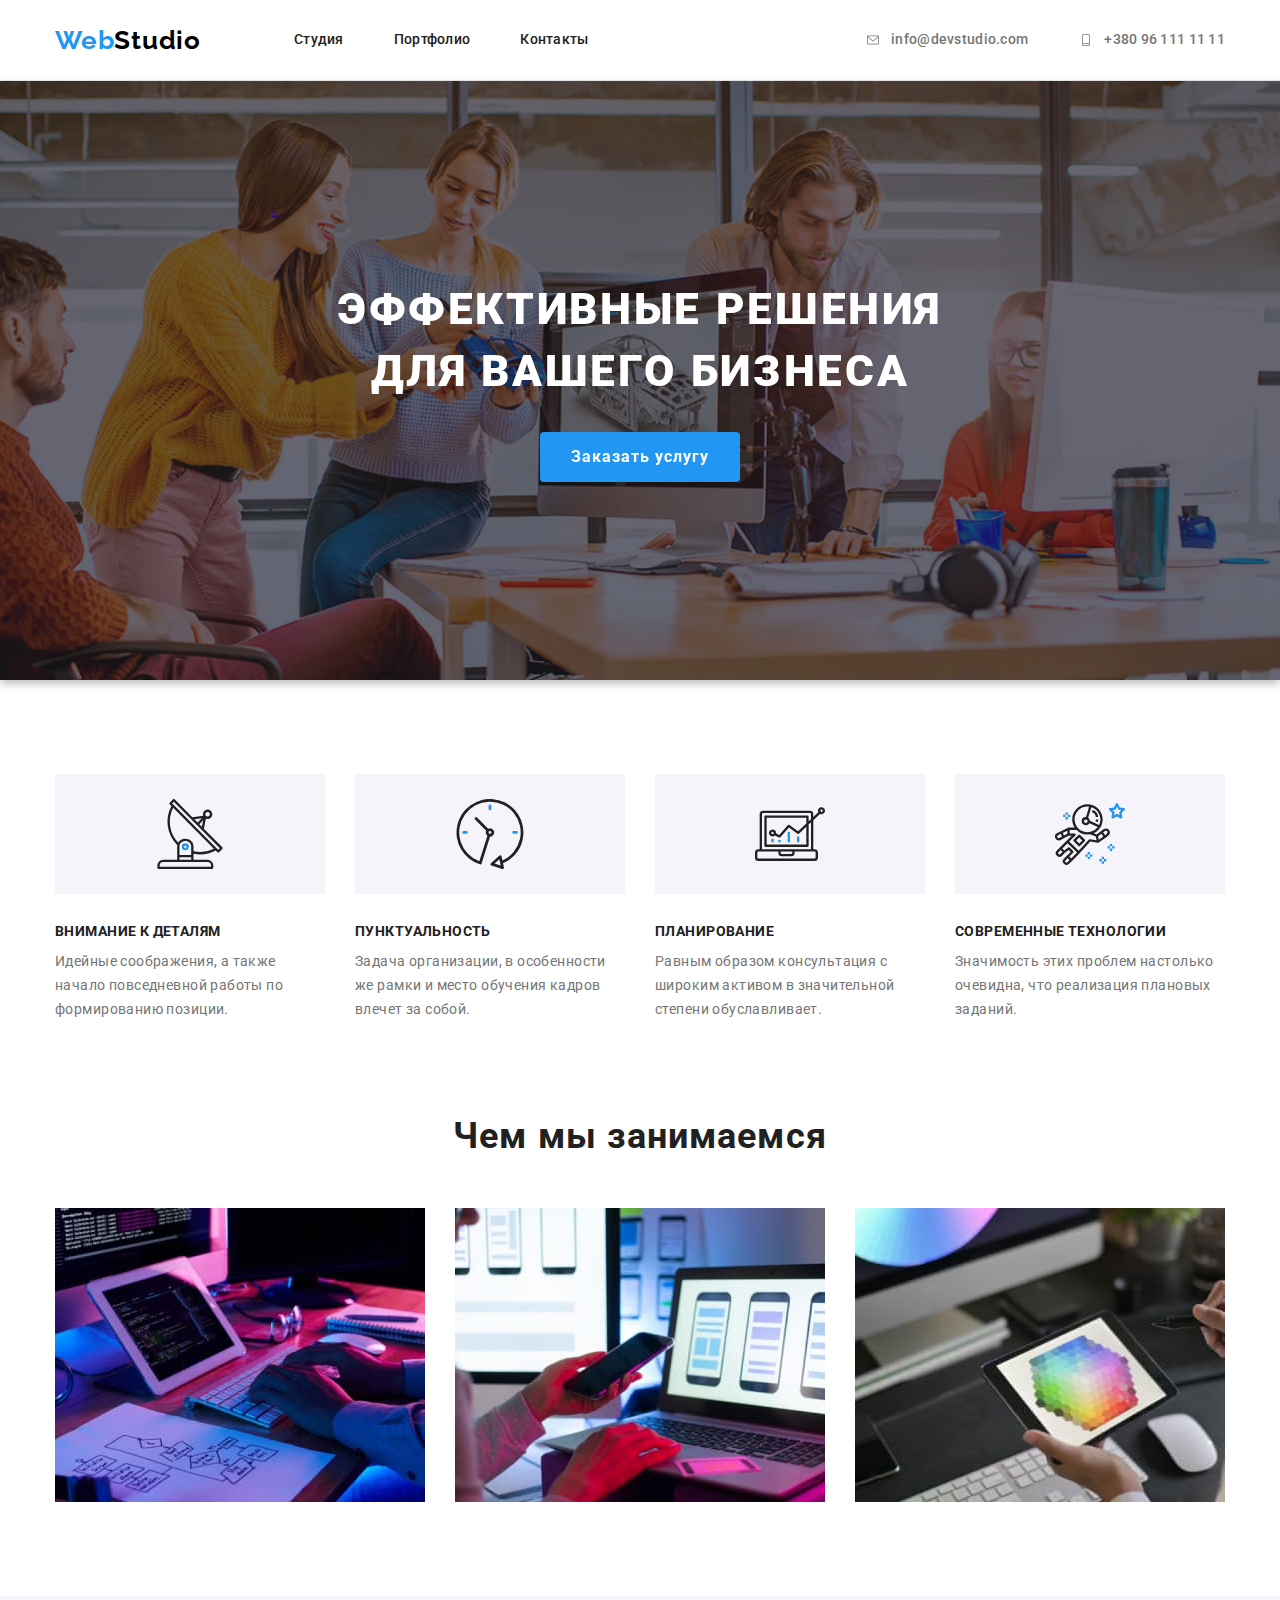
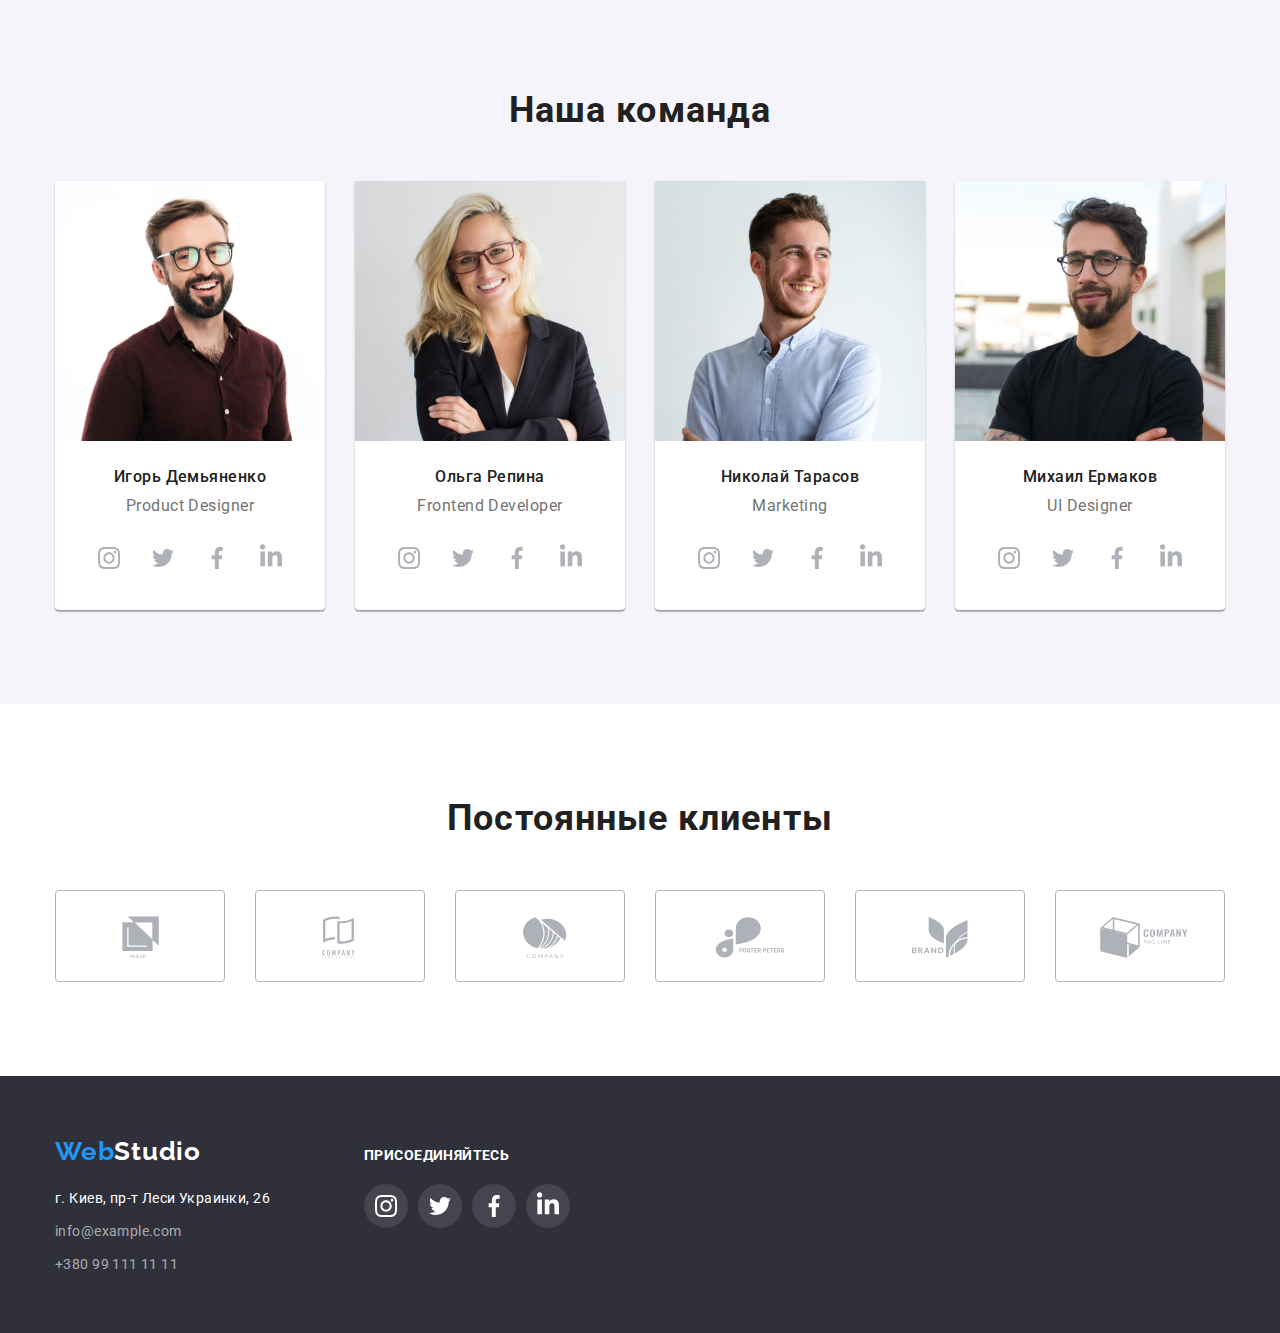
==== index.html @ 4f3e97db "st" ====
<!DOCTYPE html>
<html lang="ru">
<head>
    <meta charset="UTF-8">
    <meta http-equiv="X-UA-Compatible" content="IE=edge">
    <meta name="viewport" content="width=device-width, initial-scale=1.0">

<link rel="preconnect" href="https://fonts.googleapis.com">
<link rel="preconnect" href="https://fonts.gstatic.com" crossorigin>
<link href="https://fonts.googleapis.com/css2?family=Raleway:wght@700&family=Roboto:wght@400;500;700;900&display=swap"
    rel="stylesheet">

<!-- Сначала нормализатор стилей-->
<link rel="stylesheet" href="https://cdnjs.cloudflare.com/ajax/libs/modern-normalize/1.0.0/modern-normalize.min.css" />
<link rel="stylesheet" type="text/css" href="css/styles.css" />

    <title>Эффективные решения для вашего бизнеса</title>
   
</head>

<body>
    
<header class="header">
    <div class="container header-container-web-studio">
        <a class="main-logo" href="./index.html"><span>Web</span>Studio</a>
        <nav class="nav-studio">
            <ul class="navigation">
                <li class="navigation-item"><a href="index.html">Студия</a></li>
                <li class="navigation-item"><a href="./portfolio.html">Портфолио</a></li>
                <li class="navigation-item"><a href="#">Контакты</a></li>
            </ul>
        </nav>
        <ul class="contact">
            <li class="contact-item">
                <a href="mailto:info@devstudio.com">
            <svg class="contact-icon-let" width="16" height="12" aria-hidden="true">
                <use href="./images/icons.svg#icon-let"></use>
            </svg>
                   info@devstudio.com
                </a>
            </li>

            <li class="contact-item">
                <a href="tel:+380961111111">
                <svg class="contact-icon-let" width="16" height="12" aria-hidden="true">
                    <use href="./images/icons.svg#icon-tel"></use>
                </svg>              
                    +380 96 111 11 11
                </a>
            </li>

        </ul>
    </div>
    <!-- container in header -->
</header>

<main>
        <section class="main-section">  
            <div class="container container-effective-solutions">
<h1 class="main-title">Эффективные решения<br>для вашего бизнеса</h1>

            <button type="button">Заказать услугу</button>
            </div>
        </section>
      
        <section class="section attention-to-details-section-for-background">
            <div class="container">
            <ul class="attention-to-details">
                <li class="attention-to-details-items">
    <div class="attention-to-block">
        <svg class="attention-ant">
            <use href="./images/icons.svg#icon-ant"></use>
        </svg>
    </div>
                    <h3 class="attention-to-details-title">Внимание к деталям</h3>
                    <p>Идейные соображения, а также начало повседневной работы по формированию позиции.</p>
                </li>
                <li class="attention-to-details-items">
                   
    <div class="attention-to-block">
        <svg class="attention-ant">
            <use href="./images/icons.svg#icon-dia"></use>
        </svg>
    </div>
                   

                    <h3 class="attention-to-details-title">Пунктуальность</h3>
                    <p>Задача организации, в особенности же рамки и место обучения кадров влечет за собой.</p>
                </li>
                <li class="attention-to-details-items">
    <div class="attention-to-block">
        <svg class="attention-ant">
            <use href="./images/icons.svg#icon-c"></use>
        </svg>
    </div>
                    <h3 class="attention-to-details-title">Планирование</h3>
                    <p>Равным образом консультация с широким активом в значительной степени обуславливает. </p>
                </li>
                <li class="attention-to-details-items">
    <div class="attention-to-block">
        <svg class="attention-ant">
            <use href="./images/icons.svg#icon-ast"></use>
        </svg>
    </div>
                    <h3 class="attention-to-details-title">Современные технологии</h3>
                    <p>Значимость этих проблем настолько очевидна, что реализация плановых заданий.</p>
                </li>
            </ul>
            </div>
            <!-- container -->
        </section>

        <section class="section what-we-do-section-for-background">
            <div class="container container-what-we-do">
<h2 class="what-we-do-title">Чем мы занимаемся</h2>
            <ul class="what-we-do">
                <li><img src="./images/ha1.jpg" width="370" alt="Лептоп и айфон"></li>
                <li><img src="./images/ha2.jpg" width="370" alt="Руки на клавиатуре"></li>
                <li><img src="./images/ha3.jpg" width="370" alt="Цветовая модель"></li>
            </ul>
            </div>
            <!-- container -->
        </section>

        <section class="section our-people-section-for-background">
            <div class="container">
<h2 class="what-we-do-title">Наша команда</h2>      
            <ul class="our-people">
                <li class="our-people-item">
                    <img src="./images/pe1.jpg" width="270" alt="Продуктовый дизайнер Игорь Демьяненко">
                        <div class="our-people-block">
                    <h3 class="our-people-title">Игорь Демьяненко</h3>
                    <p class="our-people-profession">Product Designer</p>
                    
            <ul class="facebook-block">
        <li>
            <a href="#s" class="icon-link">
    <svg class="icon" aria-hidden="true" width="32" height="32">
        <use href="./images/icons.svg#icon-instagram"></use>
    </svg>
            </a>
        </li>

        <li>
            <a href="#s" class="icon-link">
                <svg class="icon" aria-hidden="true" width="32" height="32">
                    <use href="./images/icons.svg#icon-twitter"></use>
                </svg>
            </a>
        </li>

        <li>
            <a href="#s" class="icon-link">
                <svg class="icon" aria-hidden="true" width="32" height="32">
                    <use href="./images/icons.svg#icon-facebook"></use>
                </svg>
            </a>
        </li>

        <li>
            <a href="#s" class="icon-link">
                <svg class="icon" aria-hidden="true" width="32" height="32">
                    <use href="./images/icons.svg#icon-linkedin"></use>
                </svg>
            </a>
        </li>

            </ul>
            <!-- facebook-block -->
                        </div>
                </li>
                <li class="our-people-item">
                    <img src="./images/pe2.jpg" width="270" alt="Разработчик Ольга Репина">
                        <div class="our-people-block">
                    <h3 class="our-people-title">Ольга Репина</h3>
                    <p class="our-people-profession">Frontend Developer</p>

    <ul class="facebook-block">
        <li>
            <a href="#s" class="icon-link">
                <svg class="icon" aria-hidden="true" width="32" height="32">
                    <use href="./images/icons.svg#icon-instagram"></use>
                </svg>
            </a>
        </li>
    
        <li>
            <a href="#s" class="icon-link">
                <svg class="icon" aria-hidden="true" width="32" height="32">
                    <use href="./images/icons.svg#icon-twitter"></use>
                </svg>
            </a>
        </li>
    
        <li>
            <a href="#s" class="icon-link">
                <svg class="icon" aria-hidden="true" width="32" height="32">
                    <use href="./images/icons.svg#icon-facebook"></use>
                </svg>
            </a>
        </li>
    
        <li>
            <a href="#s" class="icon-link">
                <svg class="icon" aria-hidden="true" width="32" height="32">
                    <use href="./images/icons.svg#icon-linkedin"></use>
                </svg>
            </a>
        </li>
    
    </ul>
    <!-- facebook-block -->
                        </div>
                </li>
                <li class="our-people-item">
                    <img src="./images/pe3.jpg" width="270" alt="Маркетолог Николай Тарасов">
                        <div class="our-people-block">
                    <h3 class="our-people-title">Николай Тарасов</h3>
                    <p class="our-people-profession">Marketing</p>
    <ul class="facebook-block">
        <li>
            <a href="#s" class="icon-link">
                <svg class="icon" aria-hidden="true" width="32" height="32">
                    <use href="./images/icons.svg#icon-instagram"></use>
                </svg>
            </a>
        </li>
    
        <li>
            <a href="#s" class="icon-link">
                <svg class="icon" aria-hidden="true" width="32" height="32">
                    <use href="./images/icons.svg#icon-twitter"></use>
                </svg>
            </a>
        </li>
    
        <li>
            <a href="#s" class="icon-link">
                <svg class="icon" aria-hidden="true" width="32" height="32">
                    <use href="./images/icons.svg#icon-facebook"></use>
                </svg>
            </a>
        </li>
    
        <li>
            <a href="#s" class="icon-link">
                <svg class="icon" aria-hidden="true" width="32" height="32">
                    <use href="./images/icons.svg#icon-linkedin"></use>
                </svg>
            </a>
        </li>
    
    </ul>
    <!-- facebook-block -->
                        </div>
                </li>
                <li class="our-people-item">
                    <img src="./images/pe4.jpg" width="270" alt="UI дизайнер Михаил Ермаков">
                        <div class="our-people-block">
                    <h3 class="our-people-title">Михаил Ермаков</h3>
                    <p class="our-people-profession">UI Designer</p>
        <ul class="facebook-block">
            <li>
                <a href="#s" class="icon-link">
                    <svg class="icon" aria-hidden="true" width="32" height="32">
                        <use href="./images/icons.svg#icon-instagram"></use>
                    </svg>
                </a>
            </li>
        
            <li>
                <a href="#s" class="icon-link">
                    <svg class="icon" aria-hidden="true" width="32" height="32">
                        <use href="./images/icons.svg#icon-twitter"></use>
                    </svg>
                </a>
            </li>
        
            <li>
                <a href="#s" class="icon-link">
                    <svg class="icon" aria-hidden="true" width="32" height="32">
                        <use href="./images/icons.svg#icon-facebook"></use>
                    </svg>
                </a>
            </li>
        
            <li>
                <a href="#s" class="icon-link">
                    <svg class="icon" aria-hidden="true" width="32" height="32">
                        <use href="./images/icons.svg#icon-linkedin"></use>
                    </svg>
                </a>
            </li>
        
        </ul>
        <!-- facebook-block -->
                        </div>
                </li>
            </ul>
            </div>
            <!-- container -->
        </section>

        <section class="section">
            <div class="container">
<h2 class="what-we-do-title">Постоянные клиенты</h2>

                <ul class="regular-customers">
                        <li class="regular-customers-item">
                            <a href="#m" class="regular-customers-link">
                                <svg class="" aria-hidden="true">
                                    <use href="./images/icons.svg#icon-comp-6"></use>
                                </svg>
                            </a>
                        </li>

                        <li class="regular-customers-item">
                            <a href="#m" class="regular-customers-link">
                                <svg class="" aria-hidden="true">
                                    <use href="./images/icons.svg#icon-comp-3"></use>
                                </svg>
                            </a>
                        </li>

                        <li class="regular-customers-item">
                            <a href="#m" class="regular-customers-link">
                                <svg class="" aria-hidden="true">
                                    <use href="./images/icons.svg#icon-comp-2"></use>
                                </svg>
                            </a>
                        </li>

                        <li class="regular-customers-item">
                            <a href="#m" class="regular-customers-link">
                                <svg class="" aria-hidden="true">
                                    <use href="./images/icons.svg#icon-comp-4"></use>
                                </svg>
                            </a>
                        </li>

                        <li class="regular-customers-item">
                            <a href="#m" class="regular-customers-link">
                                <svg class="" aria-hidden="true">
                                    <use href="./images/icons.svg#icon-comp-1"></use>
                                </svg>
                            </a>
                        </li>

                        <li class="regular-customers-item">
                            <a href="#m" class="regular-customers-link">
                                <svg class="" aria-hidden="true">
                                    <use href="./images/icons.svg#icon-comp-5"></use>
                                </svg>
                            </a>
                        </li>

                </ul>

            </div>
        </section>
           
</main>

<footer class="footer">
    <div class="container footer-container-kiev">
        <div>
        <a class="main-logo bottom-logo" href="./index.html"><span>Web</span>Studio</a>

        <address>
            <ul>
                <li class="address-contact-item"><a href="#f">г. Киев, пр-т Леси Украинки, 26</a></li>
                <li class="address-contact-item"><a href="mailto:info@example.com">info@example.com</a></li>
                <li class="address-contact-item"><a href="tel:+380991111111">+380 99 111 11 11</a></li>
            </ul>
        </address>
        </div>

        <div class="footer-twitter">
            <h4>ПРИСОЕДИНЯЙТЕСЬ</h4>
            <ul class="facebook-block">
                <li>
                    <a href="#f" class="icon-link">
                        <svg class="icon" aria-hidden="true" width="32" height="32">
                            <use href="./images/icons.svg#icon-instagram"></use>
                        </svg>
                    </a>
                </li>
        
                <li>
                    <a href="#f" class="icon-link">
                        <svg class="icon" aria-hidden="true" width="32" height="32">
                            <use href="./images/icons.svg#icon-twitter"></use>
                        </svg>
                    </a>
                </li>
        
                <li>
                    <a href="#f" class="icon-link">
                        <svg class="icon" aria-hidden="true" width="32" height="32">
                            <use href="./images/icons.svg#icon-facebook"></use>
                        </svg>
                    </a>
                </li>
        
                <li>
                    <a href="#f" class="icon-link">
                        <svg class="icon" aria-hidden="true" width="32" height="32">
                            <use href="./images/icons.svg#icon-linkedin"></use>
                        </svg>
                    </a>
                </li>
        
            </ul>
        
        </div>
       

    </div>

    
    
    <!-- container in footer-->
</footer>


 </body>
</html>
---- css/styles.css ----
:root{
    --color-blue: #2196F3;
    --dark-blue: #2F303A;
    --white: #fff;
    --black: #212121;
    --light-silver: #F5F4FA;
    --silver-gray: #757575;
    --button-hover: #188CE8;
    --transition: .7s;
    --contact-gray: #757575;
    --black-for-logo: #000;
    --silver-footer: #FFFFFF99;
    --dominant-font: 'Roboto', sans-serif;
    --silver-icon: #AFB1B8;
}
html {
    box-sizing: border-box;
}
*, *::before, *::after { box-sizing: inherit; }
body{
    margin-right: 0;
    margin-left: 0;
    background-color: var(--white);
    font-family: var(--dominant-font);
}
h1, h2, h3, h4, h5, h6, ul, p{ margin: 0; padding: 0; list-style: none; }
ul, ol, li{ list-style-type: none; padding-left: 0; }
img{ display: block; max-width: 100%; height: auto; }
a, button{ text-decoration: none; border: none; cursor: pointer; font-family: inherit;}
address { font-style: normal;}

div.container{
    width: 1200px;
    margin: 0 auto;
    padding-left: 15px;
    padding-right: 15px;
}
section.section{
    padding-top: 94px;
    padding-bottom: 94px;
}
div.footer-twitter{
    margin-left: 70px;
    margin-top: 12px;
}

                                        /* header and footer */

header.header{
    border-bottom: 1px solid #ECECEC;
    padding: 12px 0;
}
ul.navigation{
    display: flex;
}
ul.contact{
    display: flex;
    margin-left: auto;
}
li.navigation-item{
    margin: 0 25px;
}

li.navigation-item:last-child{
    margin-right: 0;
}
li.navigation-item:first-child {
    margin-left: 0;
}
li.navigation-item a{
    font-weight: 500;
    font-size: 14px;
    line-height: 1.4;
    letter-spacing: 0.02em;
    padding: 25px 0;
    color: var(--black);
    text-decoration: none;
}
li.navigation-item a:hover, 
li.contact-item a:hover,
li.contact-item a:hover svg{
    text-decoration: none;
    color: var(--color-blue);
    fill: var(--color-blue);
    transition: var(--transition);
}

li.contact-item a{
    font-size: 14px;
    line-height: 1.14;
    font-weight: 500;
    letter-spacing: 0.02em;
    text-decoration: none;
    color: var(--contact-gray);
    padding: 20px 0;
    text-indent: 0;
    display: flex;
    flex-direction: row;
    align-items: center;
}
li.contact-item {
    display: flex;
    align-items: center;
    margin: 0px 25px;
}
li.contact-item:last-child{
   margin-right: 0;
}
li.contact-item:first-child {
    margin-left: 0;
}

footer.footer{
    background-color: var(--dark-blue);
    padding: 60px 0 56px;
}
li.address-contact-item a{
    font-style: normal;
    font-size: 14px;
    line-height: 1.7;
    letter-spacing: 0.03em;
    text-decoration: none;
    color: var(--silver-footer);
    display: block;
}
li.address-contact-item{
    margin-bottom: 9px;
}
li.address-contact-item:nth-child(1) a {
    color: var(--white);
}
li.address-contact-item:last-child{
    margin-bottom: 0;
}
li.address-contact-item:hover a {
    color: var(--color-blue);
    transition: var(--transition);
}
a.main-logo{
    display: flex;
    align-items: center;
    margin-right: 93px;
    font-family: 'Raleway', sans-serif;
    font-weight: 700;
    font-size: 26px;
    line-height: 1.19;
    letter-spacing: 0.03em;
    text-decoration: none;
    color: var(--black-for-logo);
}
a.main-logo span{
    color: var(--color-blue);
}
a.bottom-logo{
    color: var(--white);
    margin-bottom: 20px;
}
nav.nav-studio{
    display: flex;
    align-items: center;
}
div.footer-container-kiev{
    display: flex;
}
svg.contact-icon-let{
    display: inline-block;
    margin-right: 10px;
    fill: var(--silver-gray);
}
a.icon-link svg.icon{
    border-radius: 50px;
    width: 44px;
    height: 44px;
    fill: var(--silver-icon);
}
a.icon-link{
    display: inline-block;
    width: 44px;
    height: 44px;
    border-radius: 50px;
    margin-right: 10px;
}
ul.facebook-block li:last-child a.icon-link{
    margin-right: 0;
}
a.icon-link:hover svg{
    width: 44px;
    height: 44px;
    border-radius: 50px;

    fill: var(--white);
    background-color: var(--color-blue);
    transition: var(--transition);
}
div.footer-twitter h4{
    color: var(--white);
    font-family: var(--dominant-font);
    font-size: 14px;
    line-height: 1.14;
    text-transform: uppercase;
    letter-spacing: 0.03em;
}
div.footer-twitter svg.icon {
    background-color: rgba(255, 255, 255, 0.1);
    fill: var(--white);
}
div.footer-twitter a.icon-link:hover svg {
    width: 44px;
    height: 44px;
    border-radius: 50px;

    fill: var(--white);
    background-color: var(--color-blue);
    transition: var(--transition);
}
a:focus,
li.navigation-item a:focus,
li.contact-item a:focus,
li.contact-item a:focus svg{
  color: var(--color-blue);
  fill: var(--color-blue);
  
}
a.icon-link:focus{
    background: var(--color-blue);
    fill: var(--white);
}
a.icon-link:focus svg{
   fill: var(--white);
}
 address li.address-contact-item a:focus{
    color: var(--color-blue);
}


                                    /* main page */
                                    /* main page */
                                    /* main page */


h1.main-title{
    font-size: 44px;
    font-weight: 900;
    text-transform: uppercase;
    text-align: center;
    line-height: 1.4;
    letter-spacing: 0.06em;

    color: var(--white);
}
section.main-section{
    max-width: 1600px;
    padding: 198px 0;
    margin-left: auto;
    margin-right: auto;

    /* background-color: var(--dark-blue); */
    background-image: 
    linear-gradient(to bottom, rgba(58, 50, 47, 0.4), rgba(47, 48, 58, 0.4)),
    url("../images/img.jpg");
    background-repeat: no-repeat;
    background-position: center;
    background-size: cover;
    filter: drop-shadow(0px 4px 4px rgba(0, 0, 0, 0.25));
}
div.container-effective-solutions button[type="button"]{                      /*big blue button*/
    font-family: inherit;
    font-size: 16px;
    font-weight: 700;
    line-height: 1.87;
    letter-spacing: 0.06em;
    text-align: center;
    padding: 10px 0px;
    display: block;
    border-radius: 4px;
    margin-top: 30px;
    width: 200px;

    background-color: var(--color-blue);
    color: var(--white);
}
div.container-effective-solutions button[type="button"]:hover{
    transition: var(--transition);
    background-color: var(--button-hover);
    box-shadow: 0 0 2px 2px var(--button-hover);
}
div.container-effective-solutions button[type="button"]:focus{
    background-color: var(--button-hover);
    box-shadow: 0 0 3px 4px var(--button-hover);
}
ul.attention-to-details{
    display: flex;
    justify-content: space-between;
}
h3.attention-to-details-title{
    font-weight: 700;
    font-size: 14px;
    line-height: 1.14;
    letter-spacing: 0.03em;
    text-transform: uppercase;
    color: var(--black);
    margin-bottom: 10px;
}
ul.attention-to-details p{
    font-size: 14px;
    line-height: 1.71;
    letter-spacing: 0.03em;
    color: var(--silver-gray);
    width: 270px;
}
ul.what-we-do{
display: flex;
}
ul.our-people{
display: flex;
}

h2.what-we-do-title {
    text-align: center;
    font-size: 36px;
    font-weight: 700;
    line-height: 1.16;
    letter-spacing: 0.03em;
    color: var(--black);
    margin-bottom: 50px;
}

ul.what-we-do img[width="370"]{
    margin-right: 30px;
    display: block;
}
ul.what-we-do li:last-child img[width="370"]{
    margin-right: 0;
}  
section.our-people-section-for-background{
    background-color: var(--light-silver);
  
}
li.our-people-item:not(:last-child){
    margin-right: 30px;  
}
li.our-people-item h3.our-people-title{
    font-weight: 500;
    font-size: 16px;
    line-height: 1.18;
    text-align: center;
    letter-spacing: 0.03em;
    
    color: var(--black);
}
li.our-people-item p.our-people-profession {
    font-size: 16px;
    line-height: 1.18;
    text-align: center;
    letter-spacing: 0.03em;
    color: var(--silver-gray);
    margin-top: 10px;
}
div.our-people-block{
    padding-top: 27px;
    padding-bottom: 26px;
}
li.our-people-item{
    background-color: #fff;
    box-shadow: 0px 1px 3px rgba(0, 0, 0, 0.12), 0px 1px 1px rgba(0, 0, 0, 0.14),
    0px 2px 1px rgba(0, 0, 0, 0.2);
    border-radius: 0px 0px 4px 4px;
}

section.what-we-do-section-for-background{
    padding-top: 0;
}

div.container-effective-solutions{
    display: flex;
    flex-direction: column;
    align-items: center;
}
li.our-people-item img[src*="./images/pe"]{
    display: block;
}
ul.regular-customers{
    display: flex;
    justify-content: space-between;
    align-items: flex-start;
}
a.regular-customers-link{
    width: 170px;
    height: 92px;
    display: flex;
    justify-content: center;
    border-radius: 4px;
    border: 1px solid var(--silver-icon);
    align-items: center;
}
 a.regular-customers-link:hover svg {
     fill: var(--color-blue);
     transition: var(--transition);
 }
  a.regular-customers-link:focus svg{                /*focus*/
      fill: var(--color-blue);
}
 a.regular-customers-link:hover{
     border: 1px solid var(--color-blue);
     transition: var(--transition);
 }
a.regular-customers-link svg{
    fill: var(--silver-icon);
    width: 106px;
    height: 60px;
}
li.regular-customers-item{

}
li.attention-to-details-items img[src*="./images/ko"] {
    margin-bottom: 30px;
}
ul.facebook-block{
    display: flex;
    justify-content: center;
    /* justify-content: space-around; */
    margin-top: 20px;
}
svg.attention-ant{
    width: 70px;
    height: 70px;
}
div.attention-to-block{
    width: 270px;
    height: 120px;
    background-color: var(--light-silver);
    /* border: 1px dashed red; */
    /* padding: 24px 0; */
    display: flex;
    justify-content: center;
    margin-bottom: 30px;
    align-items: center;
}


                                /* portfolio */
                                /* portfolio */
                                /* portfolio */




ul.main-block-big-foto{
    width: 1170px;
    display: flex;
    flex-direction: row;
    flex-wrap: wrap;
}
li.main-block-big-foto-items{
   border: 1px solid #EEEEEE;
   width: 370px;
   margin-right: 30px;
   margin-bottom: 30px;
   /* padding-bottom: 18px; */
   list-style: none;
   }
li.main-block-big-foto-items:hover {
    transition: var(--transition);
    box-shadow: 0px 1px 1px rgba(0, 0, 0, 0.12), 0px 4px 4px rgba(0, 0, 0, 0.06),
    1px 4px 6px rgba(0, 0, 0, 0.16);
}
div.header-container-web-studio {
       display: flex;
  }
li.main-block-big-foto-items:nth-child(3n){
     margin-right: 0;
 }
li.main-block-big-foto-items:nth-last-child(-n + 3){
     margin-bottom: 0;
 }

li.main-block-big-foto-items img[src*="./images/lap"]{
    display: block;
 }

li.main-block-big-foto-items h3 {
    font-weight: 700;
    font-size: 18px;
    line-height: 2;
    letter-spacing: 0.06em;
      
    color: var(--black);
}
li.main-block-big-foto-items p {
    font-size: 16px;
    line-height: 1.87;
    letter-spacing: 0.03em;
    margin-top: 4px;

    color: var(--silver-gray);
}
ul.portfolio-many-buttons{
    display: flex;
    justify-content: center;
    margin-bottom: 50px;
}
li.portfolio-many-buttons-item{
    margin-right: 8px;
    color: var(--white);
}   
li.portfolio-many-buttons-item:last-child {
    margin-right: 0;
}
li.portfolio-many-buttons-item:nth-child(1) button {
    width: 73px;
}
li.portfolio-many-buttons-item:nth-child(2) button {
    width: 128px;
}
li.portfolio-many-buttons-item:nth-child(3) button {
    width: 145px;
}
li.portfolio-many-buttons-item:nth-child(4) button {
    width: 103px;
}   
li.portfolio-many-buttons-item button{      /*many buttons*/
    font-family: inherit;
    font-weight: 500;
    font-size: 16px;
    line-height: 1.62;
    text-align: center;
    letter-spacing: 0.03em;
    padding: 6px 18px;
    border-radius: 4px;

    color: var(--black);
    background-color: var(--light-silver);
}
li.portfolio-many-buttons-item:hover button{
    transition: var(--transition);

    background-color: var(--color-blue);
    color: var(--white);
    box-shadow: 0px 3px 1px rgba(0, 0, 0, 0.1),
        0px 1px 2px rgba(0, 0, 0, 0.08),
        0px 2px 2px rgba(0, 0, 0, 0.12);
}
li.portfolio-many-buttons-item button:focus {
    background-color: var(--color-blue);
    color: var(--white);
}
h2.title-hidden{
    display: none;
}
div.small-block{
    /* margin-top: 22px; */
    /* margin-left: 24px; */
    /* border: 1px dashed tomato; */
    padding-top: 21px;
    padding-left: 24px;
    padding-bottom: 19px;
}
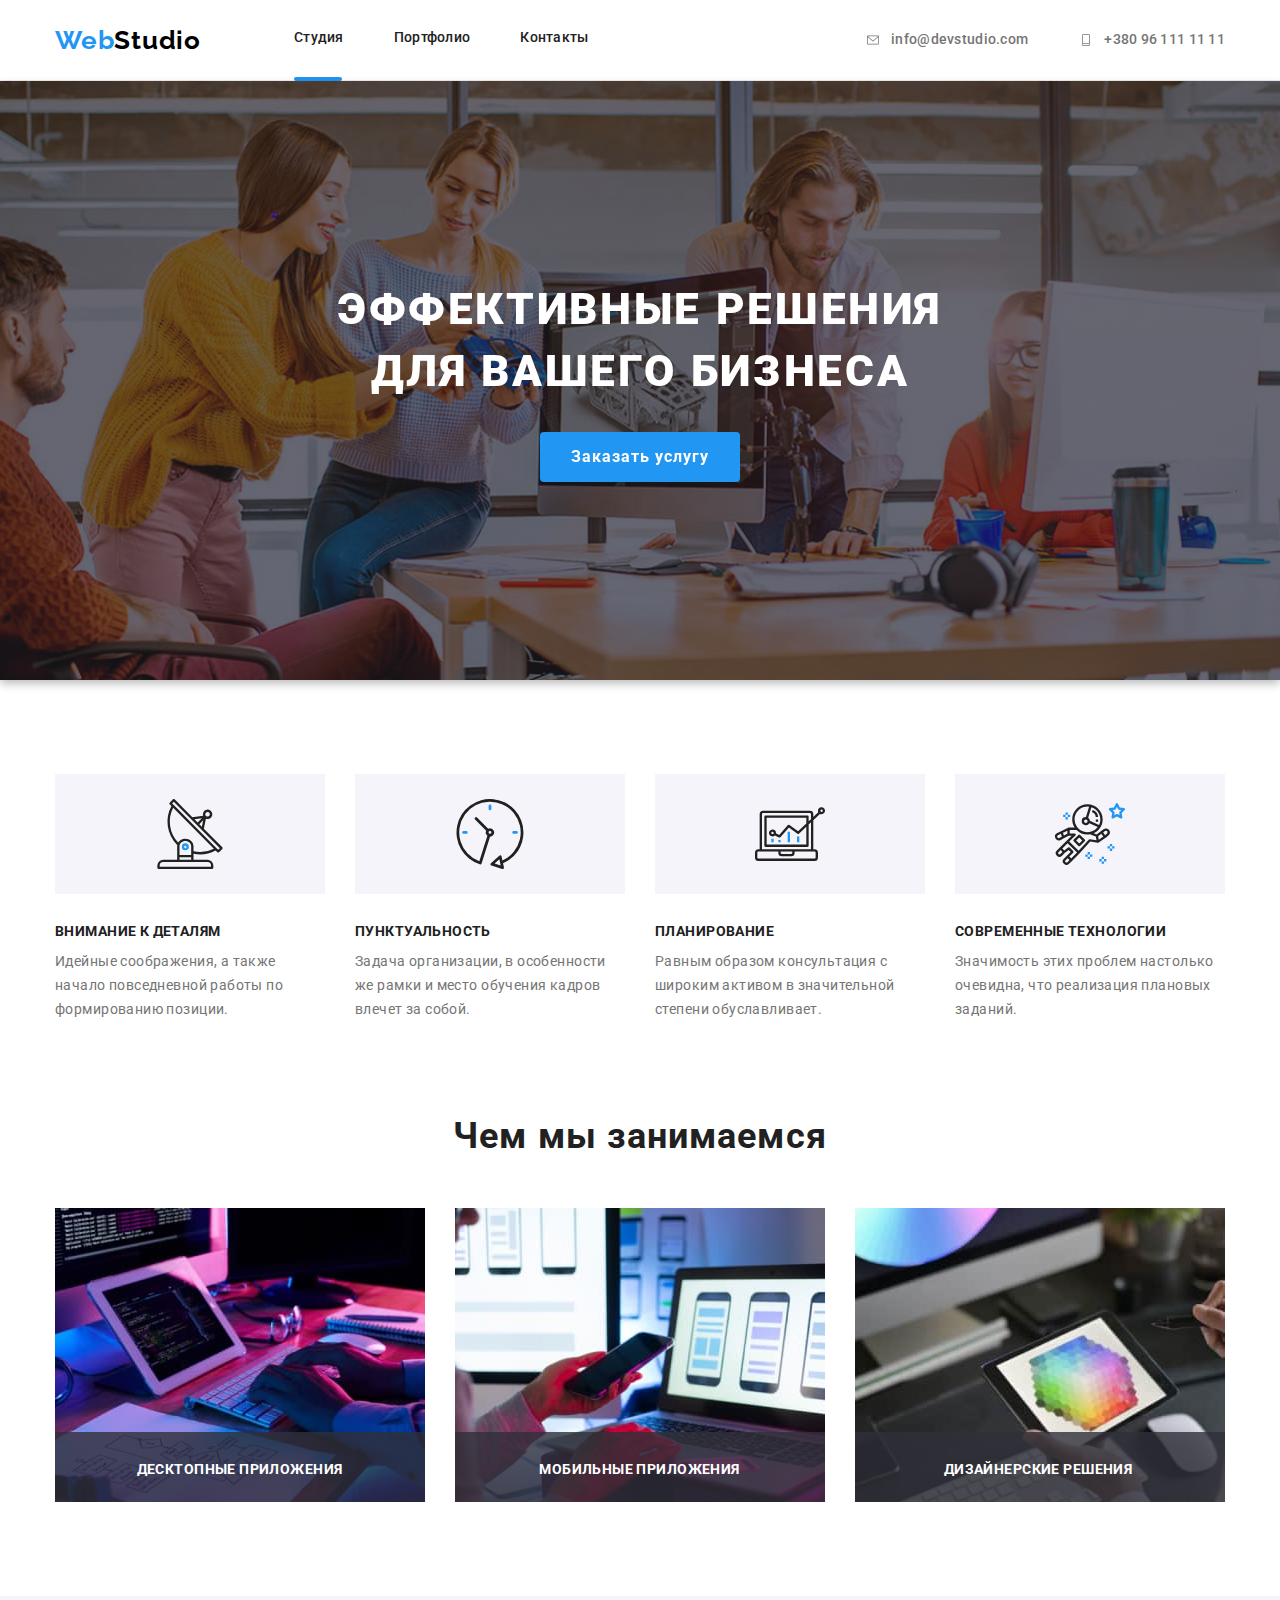
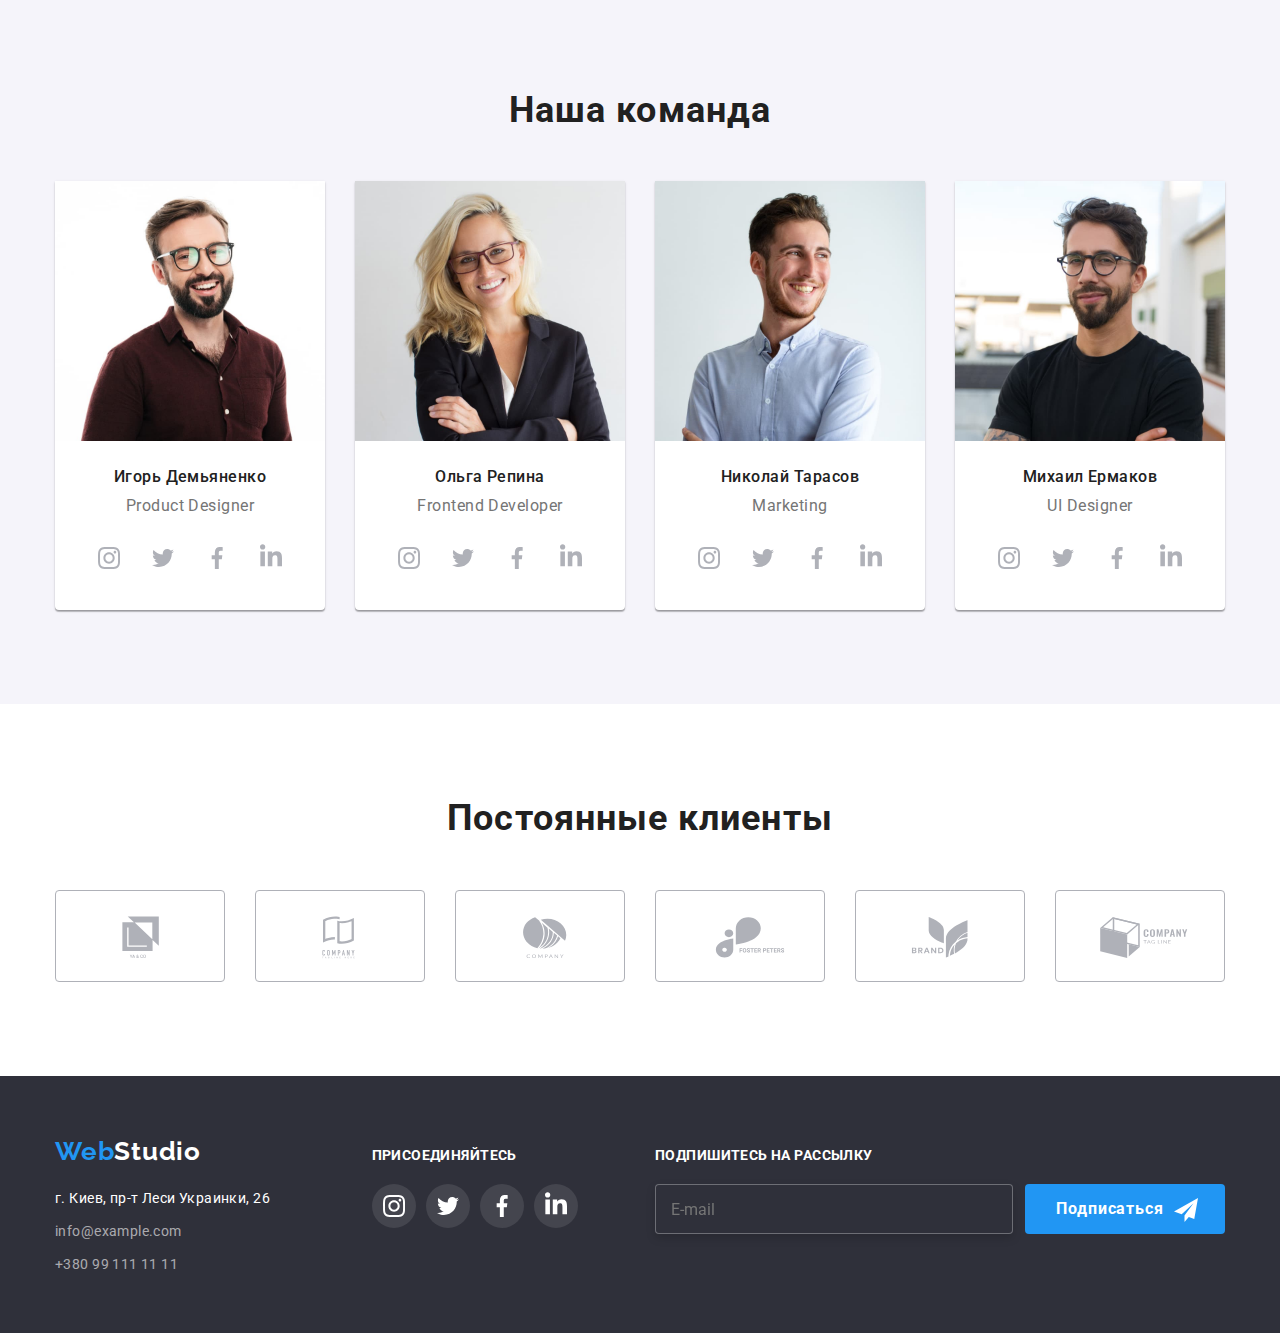
==== commit 8921c2e1: "dz06" ====
--- a/index.html
+++ b/index.html
@@ -25,7 +25,7 @@
         <a class="main-logo" href="./index.html"><span>Web</span>Studio</a>
         <nav class="nav-studio">
             <ul class="navigation">
-                <li class="navigation-item"><a href="index.html">Студия</a></li>
+                <li class="navigation-item"><a href="index.html" class="studia">Студия</a></li>
                 <li class="navigation-item"><a href="./portfolio.html">Портфолио</a></li>
                 <li class="navigation-item"><a href="#">Контакты</a></li>
             </ul>
@@ -59,7 +59,7 @@
             <div class="container container-effective-solutions">
 <h1 class="main-title">Эффективные решения<br>для вашего бизнеса</h1>
 
-            <button type="button">Заказать услугу</button>
+            <button type="button" data-modal-open>Заказать услугу</button>              <!-- button -->
             </div>
         </section>
       
@@ -114,9 +114,34 @@
             <div class="container container-what-we-do">
 <h2 class="what-we-do-title">Чем мы занимаемся</h2>
             <ul class="what-we-do">
-                <li><img src="./images/ha1.jpg" width="370" alt="Лептоп и айфон"></li>
-                <li><img src="./images/ha2.jpg" width="370" alt="Руки на клавиатуре"></li>
-                <li><img src="./images/ha3.jpg" width="370" alt="Цветовая модель"></li>
+                <li>
+                    <div class="what-we-do-block">
+                        <img src="./images/ha1.jpg" width="370" alt="Лептоп и айфон">
+                        <div class="what-we-do-desktop">
+                            <p>Десктопные приложения</p>
+                        </div>
+                    </div>
+                </li>
+
+                <li>
+                    <div class="what-we-do-block">
+                        <img src="./images/ha2.jpg" width="370" alt="Лептоп и айфон">
+                        <div class="what-we-do-desktop">
+                            <p>Мобильные приложения</p>
+                        </div>
+                    </div>
+                
+                </li>
+
+                <li>
+                    <div class="what-we-do-block">
+                        <img src="./images/ha3.jpg" width="370" alt="Лептоп и айфон">
+                        <div class="what-we-do-desktop">
+                            <p>Дизайнерские решения</p>
+                        </div>
+                    </div>
+                </li>
+
             </ul>
             </div>
             <!-- container -->
@@ -353,7 +378,6 @@
                                 </svg>
                             </a>
                         </li>
-
                 </ul>
 
             </div>
@@ -413,15 +437,110 @@
             </ul>
         
         </div>
+
+        <div class="footer-twitter">
+            <h4>Подпишитесь на рассылку</h4>
+            
+            <form>
+
+    <div class="footer-twitter-mail-form">
+        <label class="form-field-label" for="user-mail-web"></label>
+        <input class="footer-twitter-mail-form-background" id="user-mail-web" type="email" name="user-mail" placeholder="E-mail">
+            
+            
+        <button type="submit">Подписаться</button>
+
+        <svg class="icon-send-footer-button" aria-hidden="true" width="32" height="32">
+            <use href="./images/icons.svg#icon-icon-send"></use>
+        </svg>
+
+    </div>
+
+            </form>
+    
+        </div>
        
-
-    </div>
-
-    
-    
-    <!-- container in footer-->
+    </div>
+            <!-- container in footer-->
+
 </footer>
 
 
+
+
+
+
+                                                                <!-- modal window -->
+<div class="backdrop is-hidden" data-modal>
+    <div class="modal">
+        <h2 class="modal-title">Оставьте свои данные, мы вам перезвоним</h2>
+       
+        <button type="button" data-modal-close>
+            <svg class="icon-close" aria-hidden="true" width="32" height="32">
+                <use href="./images/icons.svg#icon-close"></use>
+            </svg>
+        </button>
+
+<form>
+    <div class="form-block">
+        <label class="form-field-label" for="user-name">Имя</label>
+        
+            <input class="form-field-input" id="user-name" type="text" name="user-name" >
+
+            <svg class="icon-man" aria-hidden="true" >
+                <use href="./images/icons.svg#men" width="13" height="13"></use>
+            </svg>
+        
+    </div>
+
+    <div class="form-block">
+        <label class="form-field-label" for="user-phone">Телефон</label>
+        <input class="form-field-input" id="user-phone" type="tel" name="user-phone" >
+    
+        <svg class="icon-man" aria-hidden="true">
+            <use href="./images/icons.svg#icon-phone-b" width="20" height="20"></use>
+        </svg>
+    </div>
+
+    <div class="form-block">
+        <label class="form-field-label" for="user-mail">Почта</label>
+        <input class="form-field-input" id="user-mail" type="email" name="user-mail" >
+    
+        <svg class="icon-man" aria-hidden="true" >
+            <use href="./images/icons.svg#icon-email-b" width="22" height="18"></use>
+        </svg>
+    </div>
+
+    <div class="form-block">
+        <label class="form-field-label" for="user-comment">Комментарий</label>
+        <textarea class="form-field-comment" id="user-comment" name="user-comment"
+         placeholder="Введите текст"></textarea>
+    </div>
+
+    <div class="form-block checkbox-flex">
+        <div class="checkbox-control">
+            <input class="checkbox-input checkbox-hidden" id="checkbox-input" type="checkbox" name="checkbox-input" required>
+
+            <svg class="icon-check" aria-hidden="true" width="32" height="32">
+                <use href="./images/icons.svg#check"></use>
+            </svg>
+        </div>
+        
+        <label class="form-field-label label-link" for="checkbox-input">Соглашаюсь с рассылкой и принимаю
+            <a href="#m">Условия договора</a>
+        </label>
+        
+    </div>
+
+
+    <button type="submit">Отправить</button>
+</form>
+
+    </div>
+
+
+</div>
+                                                        <!--  this is script -->
+<script src="./js/modal.js"></script>              
  </body>
 </html>
--- a/css/styles.css
+++ b/css/styles.css
@@ -6,12 +6,16 @@
     --light-silver: #F5F4FA;
     --silver-gray: #757575;
     --button-hover: #188CE8;
-    --transition: .7s;
+   
     --contact-gray: #757575;
     --black-for-logo: #000;
     --silver-footer: #FFFFFF99;
     --dominant-font: 'Roboto', sans-serif;
     --silver-icon: #AFB1B8;
+    --border: #eee;
+
+    --tran-dur: 250ms;
+    --tran-t-fun: cubic-bezier(0.4, 0, 0.2, 1);
 }
 html {
     box-sizing: border-box;
@@ -26,7 +30,7 @@
 h1, h2, h3, h4, h5, h6, ul, p{ margin: 0; padding: 0; list-style: none; }
 ul, ol, li{ list-style-type: none; padding-left: 0; }
 img{ display: block; max-width: 100%; height: auto; }
-a, button{ text-decoration: none; border: none; cursor: pointer; font-family: inherit;}
+a, button{ text-decoration: none; border: none; cursor: pointer; font-family: inherit; padding: 0;}
 address { font-style: normal;}
 
 div.container{
@@ -47,7 +51,7 @@
                                         /* header and footer */
 
 header.header{
-    border-bottom: 1px solid #ECECEC;
+    border-bottom: 1px solid var(--border);
     padding: 12px 0;
 }
 ul.navigation{
@@ -75,14 +79,40 @@
     padding: 25px 0;
     color: var(--black);
     text-decoration: none;
-}
+
+    transition-property: color;
+    transition-duration: var(--tran-dur);
+    transition-timing-function: var(--tran-t-fun);
+}
+li.navigation-item a.studia::after{            /*index border bottom current page */
+    position: relative;
+    top: 29px;
+    display: block;
+    content: "";
+    width: 48px;
+    height: 4px;
+    border-radius: 2px ;
+
+    background-color: var(--color-blue);
+}
+li.navigation-item a.portfolio::after {     /*portfolio border bottom current page */
+    position: relative;
+    top: 29px;
+    display: block;
+    content: "";
+    width: 78px;
+    height: 4px;
+    border-radius: 2px;
+
+    background-color: var(--color-blue);
+}
+
 li.navigation-item a:hover, 
 li.contact-item a:hover,
 li.contact-item a:hover svg{
     text-decoration: none;
     color: var(--color-blue);
     fill: var(--color-blue);
-    transition: var(--transition);
 }
 
 li.contact-item a{
@@ -97,6 +127,10 @@
     display: flex;
     flex-direction: row;
     align-items: center;
+
+    transition-property: color;
+    transition-duration: var(--tran-dur);
+    transition-timing-function: var(--tran-t-fun);
 }
 li.contact-item {
     display: flex;
@@ -122,6 +156,11 @@
     text-decoration: none;
     color: var(--silver-footer);
     display: block;
+
+    transition-property: color;
+    transition-duration: var(--tran-dur);
+    transition-timing-function: var(--tran-t-fun);
+    
 }
 li.address-contact-item{
     margin-bottom: 9px;
@@ -134,7 +173,6 @@
 }
 li.address-contact-item:hover a {
     color: var(--color-blue);
-    transition: var(--transition);
 }
 a.main-logo{
     display: flex;
@@ -161,6 +199,7 @@
 }
 div.footer-container-kiev{
     display: flex;
+    justify-content: space-between;
 }
 svg.contact-icon-let{
     display: inline-block;
@@ -172,6 +211,10 @@
     width: 44px;
     height: 44px;
     fill: var(--silver-icon);
+
+    transition-property: background-color, fill;
+    transition-duration: var(--tran-dur);
+    transition-timing-function: var(--tran-t-fun);
 }
 a.icon-link{
     display: inline-block;
@@ -190,7 +233,6 @@
 
     fill: var(--white);
     background-color: var(--color-blue);
-    transition: var(--transition);
 }
 div.footer-twitter h4{
     color: var(--white);
@@ -211,7 +253,6 @@
 
     fill: var(--white);
     background-color: var(--color-blue);
-    transition: var(--transition);
 }
 a:focus,
 li.navigation-item a:focus,
@@ -219,18 +260,48 @@
 li.contact-item a:focus svg{
   color: var(--color-blue);
   fill: var(--color-blue);
+  outline: none;
   
 }
 a.icon-link:focus{
     background: var(--color-blue);
     fill: var(--white);
+    outline: none;
 }
 a.icon-link:focus svg{
    fill: var(--white);
 }
  address li.address-contact-item a:focus{
     color: var(--color-blue);
-}
+    outline: none;
+}
+.footer-twitter-mail-form{
+    display: inline-flex;
+    position: relative;
+}
+input.footer-twitter-mail-form-background{
+    margin-top: 20px;
+    display: block;
+    padding: 2px 15px;
+    height: 50px;
+    width: 358px;
+    border-radius: 4px;
+    background-color: #2F303A;
+    border: 1px solid rgba(255, 255, 255, 0.3);
+    filter: drop-shadow(0px 4px 4px rgba(0, 0, 0, 0.15));
+    color: rgba(255, 255, 255, 0.3);
+}
+svg.icon-send-footer-button{
+    /* border: 1px solid red; */
+    position: absolute;
+    top: 34px;
+    right: 27px;
+    width: 24px;
+    height: 24px;
+}
+
+                                    /* header and footer */
+
 
 
                                     /* main page */
@@ -254,7 +325,6 @@
     margin-left: auto;
     margin-right: auto;
 
-    /* background-color: var(--dark-blue); */
     background-image: 
     linear-gradient(to bottom, rgba(58, 50, 47, 0.4), rgba(47, 48, 58, 0.4)),
     url("../images/img.jpg");
@@ -263,6 +333,8 @@
     background-size: cover;
     filter: drop-shadow(0px 4px 4px rgba(0, 0, 0, 0.25));
 }
+form button[type="submit"],
+div.footer-twitter-mail-form button[type="submit"],
 div.container-effective-solutions button[type="button"]{                      /*big blue button*/
     font-family: inherit;
     font-size: 16px;
@@ -278,16 +350,23 @@
 
     background-color: var(--color-blue);
     color: var(--white);
-}
-div.container-effective-solutions button[type="button"]:hover{
-    transition: var(--transition);
+
+    transition-property: background-color, box-shadow;
+    transition-duration: 250ms;
+    transition-timing-function: cubic-bezier(0.4, 0, 0.2, 1);
+}
+div.container-effective-solutions button[type="button"]:hover,
+div.container-effective-solutions button[type="button"]:focus,
+form button[type="submit"]:hover,
+form button[type="submit"]:focus,
+div.footer-twitter-mail-form button[type="submit"]:hover,
+div.footer-twitter-mail-form button[type="submit"]:focus
+{
     background-color: var(--button-hover);
-    box-shadow: 0 0 2px 2px var(--button-hover);
-}
-div.container-effective-solutions button[type="button"]:focus{
-    background-color: var(--button-hover);
-    box-shadow: 0 0 3px 4px var(--button-hover);
-}
+    box-shadow: 0 0 1px 1px var(--button-hover);
+    outline: none;
+}
+
 ul.attention-to-details{
     display: flex;
     justify-content: space-between;
@@ -331,7 +410,43 @@
 }
 ul.what-we-do li:last-child img[width="370"]{
     margin-right: 0;
-}  
+} 
+ul.what-we-do li{
+}
+ul.what-we-do div.what-we-do-block::after {
+    content: "";
+    display: block;
+    position: absolute;
+    bottom: 0;
+    left: 0;
+    width: 370px;
+    height: 70px;
+    background: rgba(47, 48, 58, 0.8);
+}
+.what-we-do-block{
+    position: relative;
+    /* border: 1px dashed red; */
+}
+ul.what-we-do div.what-we-do-desktop{
+    position: absolute;
+    bottom: 24px;
+    left: 5%;
+    /* transform: translate(-50%); */
+    z-index: 10;
+    width: 329px;
+    /* border: 1px dashed red; */
+}
+div.what-we-do-desktop p{
+    font-size: 14px;
+    line-height: 1.14;
+    letter-spacing: 0.03em;
+    text-transform: uppercase;
+    font-weight: 700;
+    text-align: center;
+
+    color: var(--white);
+}
+
 section.our-people-section-for-background{
     background-color: var(--light-silver);
   
@@ -361,7 +476,7 @@
     padding-bottom: 26px;
 }
 li.our-people-item{
-    background-color: #fff;
+    background-color: var(--white);
     box-shadow: 0px 1px 3px rgba(0, 0, 0, 0.12), 0px 1px 1px rgba(0, 0, 0, 0.14),
     0px 2px 1px rgba(0, 0, 0, 0.2);
     border-radius: 0px 0px 4px 4px;
@@ -392,26 +507,35 @@
     border-radius: 4px;
     border: 1px solid var(--silver-icon);
     align-items: center;
-}
- a.regular-customers-link:hover svg {
+
+    transition-property: background-color;
+    transition-duration: var(--tran-dur);
+    transition-timing-function: var(--tran-t-fun);
+}
+
+a.regular-customers-link:hover svg {
      fill: var(--color-blue);
-     transition: var(--transition);
- }
-  a.regular-customers-link:focus svg{                /*focus*/
-      fill: var(--color-blue);
+}   
+a.regular-customers-link:focus svg{                /*focus*/
+     fill: var(--color-blue);
+     outline: none;
+}
+a.regular-customers-link:focus {
+    border: 1px solid var(--color-blue);
 }
  a.regular-customers-link:hover{
      border: 1px solid var(--color-blue);
-     transition: var(--transition);
- }
+}
 a.regular-customers-link svg{
     fill: var(--silver-icon);
     width: 106px;
     height: 60px;
-}
-li.regular-customers-item{
-
-}
+
+    transition-property: border, fill;
+    transition-duration: var(--tran-dur);
+    transition-timing-function: var(--tran-t-fun);
+}
+
 li.attention-to-details-items img[src*="./images/ko"] {
     margin-bottom: 30px;
 }
@@ -438,6 +562,7 @@
 }
 
 
+
                                 /* portfolio */
                                 /* portfolio */
                                 /* portfolio */
@@ -452,15 +577,18 @@
     flex-wrap: wrap;
 }
 li.main-block-big-foto-items{
-   border: 1px solid #EEEEEE;
-   width: 370px;
-   margin-right: 30px;
-   margin-bottom: 30px;
-   /* padding-bottom: 18px; */
-   list-style: none;
-   }
+    position: relative;
+    border: 1px solid var(--border);
+    width: 370px;
+    margin-right: 30px;
+    margin-bottom: 30px;
+    list-style: none;
+
+    transition-property: box-shadow;
+    transition-duration: var(--tran-dur);
+    transition-timing-function: var(--tran-t-fun);
+}
 li.main-block-big-foto-items:hover {
-    transition: var(--transition);
     box-shadow: 0px 1px 1px rgba(0, 0, 0, 0.12), 0px 4px 4px rgba(0, 0, 0, 0.06),
     1px 4px 6px rgba(0, 0, 0, 0.16);
 }
@@ -478,7 +606,7 @@
     display: block;
  }
 
-li.main-block-big-foto-items h3 {
+li.main-block-big-foto-items div.small-block h3 {
     font-weight: 700;
     font-size: 18px;
     line-height: 2;
@@ -486,7 +614,7 @@
       
     color: var(--black);
 }
-li.main-block-big-foto-items p {
+li.main-block-big-foto-items div.small-block p {
     font-size: 16px;
     line-height: 1.87;
     letter-spacing: 0.03em;
@@ -530,10 +658,13 @@
 
     color: var(--black);
     background-color: var(--light-silver);
+
+    transition-property: background-color, color, box-shadow;
+    transition-duration: var(--tran-dur);
+    transition-timing-function: var(--tran-t-fun);
+
 }
 li.portfolio-many-buttons-item:hover button{
-    transition: var(--transition);
-
     background-color: var(--color-blue);
     color: var(--white);
     box-shadow: 0px 3px 1px rgba(0, 0, 0, 0.1),
@@ -543,15 +674,254 @@
 li.portfolio-many-buttons-item button:focus {
     background-color: var(--color-blue);
     color: var(--white);
+    outline: none;
 }
 h2.title-hidden{
     display: none;
 }
 div.small-block{
-    /* margin-top: 22px; */
-    /* margin-left: 24px; */
-    /* border: 1px dashed tomato; */
     padding-top: 21px;
     padding-left: 24px;
     padding-bottom: 19px;
 }
+div.for-overlay{
+    position: relative;
+    width: 100%;
+    height: 293px;
+    overflow: hidden;
+}
+
+div.overlay-block{
+    position: absolute;
+    top: 0;
+    left: 0;
+    width: 100%;
+    height: 100%;
+
+    background-color: var(--color-blue);
+    transform: translateY(100%);
+        /* hover */
+    transition-property: transform;
+    transition-duration: var(--tran-dur);
+    transition-timing-function: var(--tran-t-fun);
+}
+div.for-overlay:hover div.overlay-block{
+    transform: translateY(0%);
+}
+
+li.main-block-big-foto-items p.overlay-text{
+    width: 325px;
+    padding-top: 60px;
+    padding-left: 24px;
+
+    font-size: 18px;
+    line-height: 1.5;
+    letter-spacing: 0.03em;
+
+    color: var(--white);
+}
+svg.icon-close{
+    /* border: 1px solid red; */
+    position: absolute;
+    top: 1px;
+    right: 1px;
+    margin: 5px 5px; 
+    width: 30px;
+    height: 30px;
+    background-color: transparent;
+    fill: var(--black);
+    border: 1px solid var(--silver-icon);
+    border-radius: 50%;
+
+    transition-property: fill;
+    transition-duration: var(--tran-dur);
+    transition-timing-function: var(--tran-t-fun);
+   
+}
+svg.icon-close:hover {
+    fill: var(--color-blue);
+    
+}
+
+div.backdrop{                               /* modal window */
+    position: fixed;
+    top: 0;
+    left: 0;
+    background-color: rgba(0, 0, 0, 0.2);
+
+    width: 100%;
+    height: 100%;
+
+    transition:
+    opacity 250ms var(--tran-t-fun), 
+    visibility 250ms var(--tran-t-fun);
+}
+
+.modal{
+    position: absolute;
+    padding: 30px 40px;
+    top: 50%;
+    left: 50%;
+    width: 528px;
+    min-height: 581px;
+    border-radius: 4px;
+    transform: translate(-50%, -50%);
+    background-color: var(--white);
+    box-shadow:
+     0px 1px 3px rgba(0, 0, 0, 0.12),
+     0px 1px 1px rgba(0, 0, 0, 0.14),
+     0px 2px 1px rgba(0, 0, 0, 0.2);
+}
+div.backdrop.is-hidden{
+    opacity: 0;
+    visibility: hidden;
+    pointer-events: none;
+}
+
+h2.modal-title{
+    font-family: 'Roboto';
+    font-weight: 700;
+    font-size: 20px;
+    line-height: 1.15;
+    text-align: center;
+    letter-spacing: 0.03em;
+
+    color: var(--black);
+
+}
+label.form-field-label{
+    display: block;
+
+    font-family: 'Roboto';
+    font-style: normal;
+    font-size: 12px;
+    line-height: 1.16;
+    letter-spacing: 0.01em;
+
+    color: var(--contact-gray);
+}
+input.form-field-input{
+    display: block;
+    padding: 2px 31px;
+    height: 40px;
+    width: 100%;
+    margin: 4px 0 0;
+
+    border: 1px solid rgba(33, 33, 33, 0.2);
+    border-radius: 4px;
+
+    transition-property: border;
+    transition-duration: var(--tran-dur);
+    transition-timing-function: var(--tran-t-fun);
+}
+
+textarea.form-field-comment:hover,
+textarea.form-field-comment:focus,
+div.form-block input.form-field-input:hover,
+div.form-block input.form-field-input:focus{
+    border: 1px solid var(--color-blue);
+    outline: none;
+}
+svg.icon-man:hover{
+    fill: var(--color-blue);
+}
+
+svg.icon-man{
+    position: absolute;
+    top: 31px;
+    left: 12px;
+    width: 18px;
+    height: 18px;
+    fill: var(--black);
+    /* border: 1px solid red; */
+
+    transition-property: fill;
+    transition-duration: var(--tran-dur);
+    transition-timing-function: var(--tran-t-fun);
+}
+input.form-field-input:focus~.icon-man,
+div.form-block svg.icon-man:hover{
+    fill: var(--color-blue);
+    outline: none;
+}
+
+div.form-block{
+    position: relative;
+    margin-top: 12px;
+}
+textarea.form-field-comment{
+    display: block;
+    min-height: 120px;
+    width: 100%;
+    margin: 4px 0 20px;
+    font-family: 'Roboto';
+    padding: 10px 12px;
+    resize: none;
+    font-size: 14px;
+    line-height: 1.14;
+    letter-spacing: 0.01em;
+    border: 1px solid rgba(33, 33, 33, 0.2);
+    border-radius: 4px;
+
+    transition-property: border;
+    transition-duration: var(--tran-dur);
+    transition-timing-function: var(--tran-t-fun);
+}
+
+
+form button[type="submit"]{             /* button in modal*/
+    margin: 30px auto 0;
+    width: 200px;
+}
+
+div.footer-twitter-mail-form button[type="submit"] {
+    width: 200px;
+    height: 50px;
+    margin: 20px 0 0 12px;
+    text-indent: -30px;
+}
+
+input.checkbox-input{
+    appearance: none;
+}
+div.checkbox-control{
+    position: relative;
+    width: 16px;
+    height: 15px;
+    border: 2px solid var(--black);
+    flex-shrink: 0;
+    margin: 5px 8px 0 14px;
+    cursor: pointer;
+}
+.checkbox-flex{
+    display: flex;
+    margin-top: 20px;
+}
+svg.icon-check{
+    position: absolute;
+    top: -2px;
+    left: -2px;
+    width: 16px;
+    height: 15px;
+    opacity: 0;
+}
+
+input.checkbox-input:checked + .icon-check{
+    opacity: 1;
+}
+label.label-link{
+position: absolute;
+top: 0;
+right: 5px;
+
+font-size: 14px;
+line-height: 1.71;
+letter-spacing: 0.03em;   
+color: var(--silver-gray);   
+padding-left: 32px;
+}
+
+label.form-field-label a[href="#m"]{
+    color: var(--color-blue);
+    text-decoration: underline;
+}
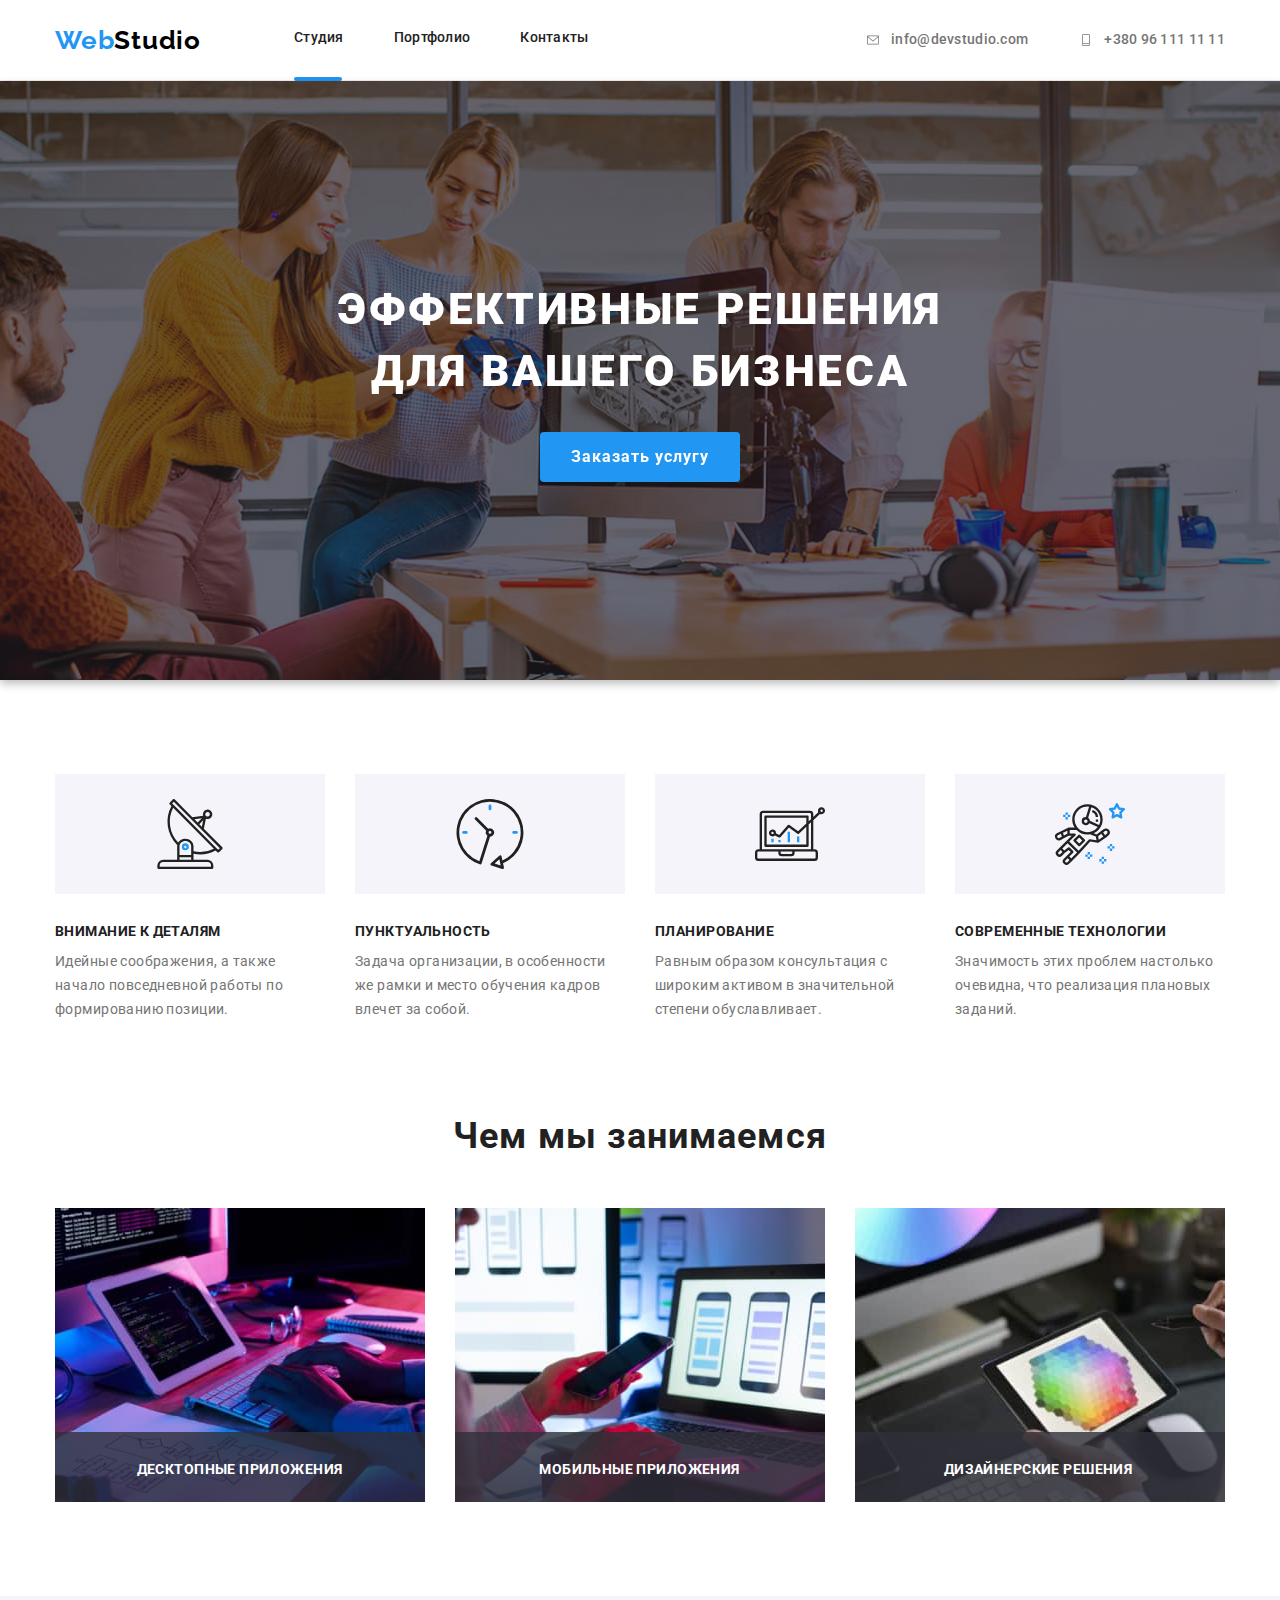
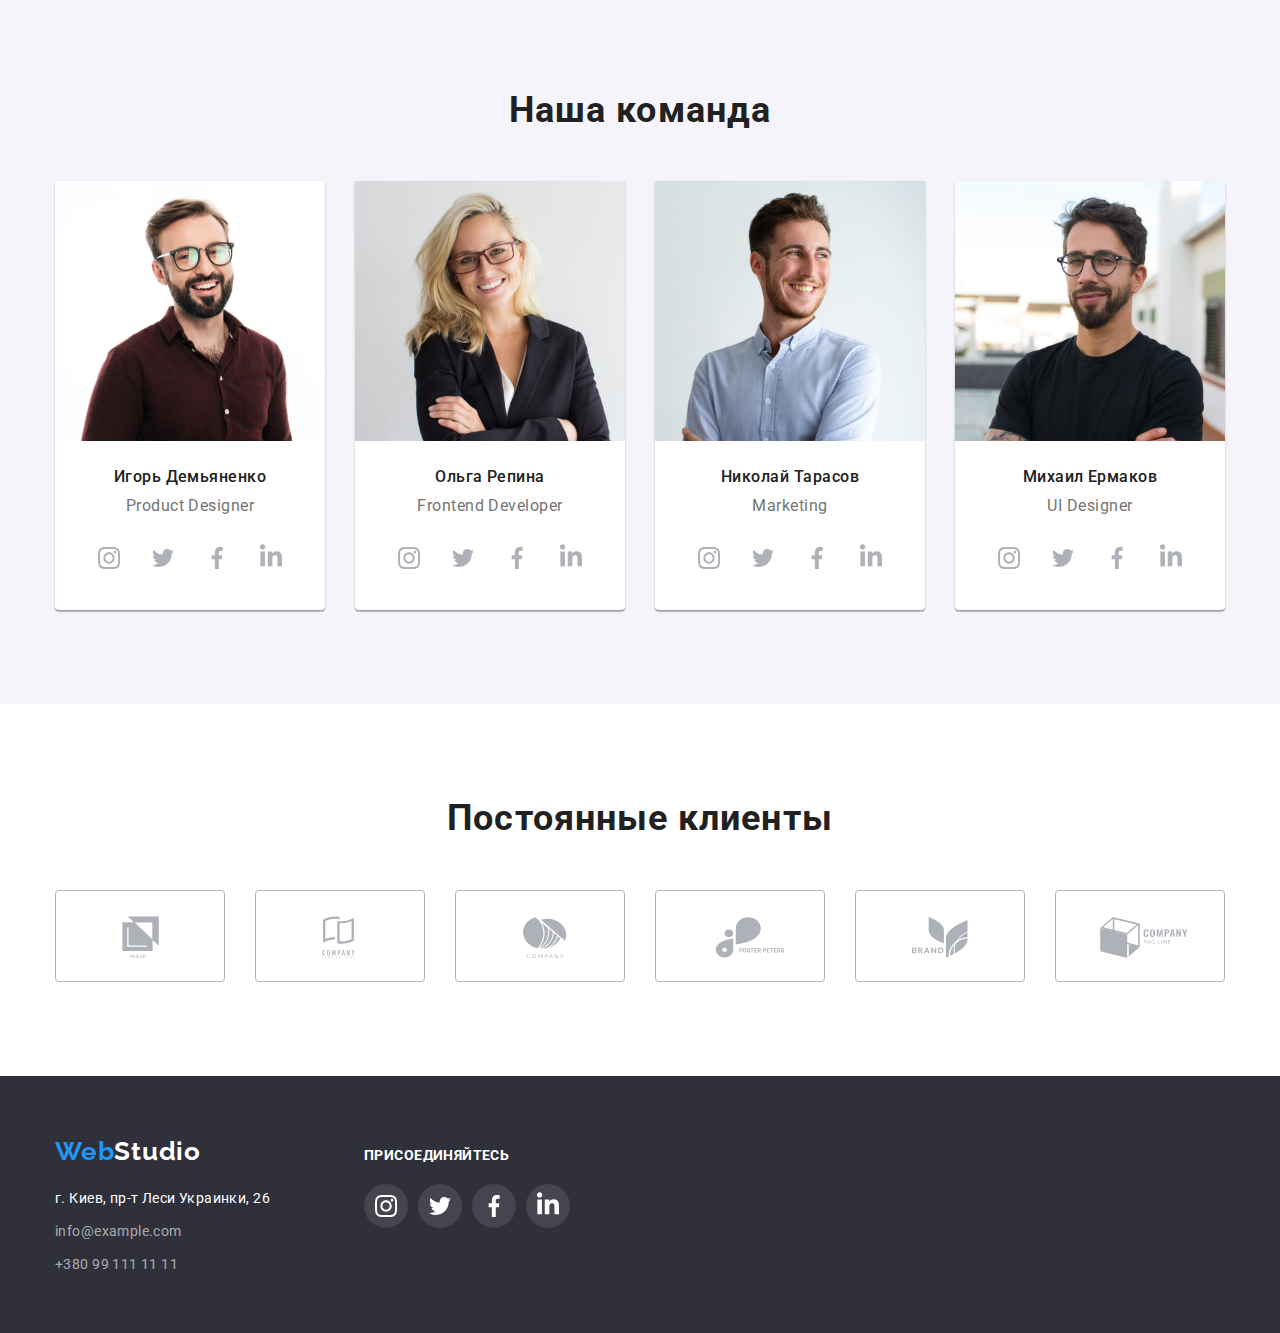
==== commit fe820013: "dz6" ====
--- a/index.html
+++ b/index.html
@@ -437,105 +437,23 @@
             </ul>
         
         </div>
-
-        <div class="footer-twitter">
-            <h4>Подпишитесь на рассылку</h4>
-            
-            <form>
-
-    <div class="footer-twitter-mail-form">
-        <label class="form-field-label" for="user-mail-web"></label>
-        <input class="footer-twitter-mail-form-background" id="user-mail-web" type="email" name="user-mail" placeholder="E-mail">
-            
-            
-        <button type="submit">Подписаться</button>
-
-        <svg class="icon-send-footer-button" aria-hidden="true" width="32" height="32">
-            <use href="./images/icons.svg#icon-icon-send"></use>
-        </svg>
-
-    </div>
-
-            </form>
-    
-        </div>
        
     </div>
             <!-- container in footer-->
 
+
 </footer>
-
-
-
-
-
-
                                                                 <!-- modal window -->
 <div class="backdrop is-hidden" data-modal>
     <div class="modal">
-        <h2 class="modal-title">Оставьте свои данные, мы вам перезвоним</h2>
-       
+        <p></p>
+
         <button type="button" data-modal-close>
             <svg class="icon-close" aria-hidden="true" width="32" height="32">
                 <use href="./images/icons.svg#icon-close"></use>
             </svg>
         </button>
 
-<form>
-    <div class="form-block">
-        <label class="form-field-label" for="user-name">Имя</label>
-        
-            <input class="form-field-input" id="user-name" type="text" name="user-name" >
-
-            <svg class="icon-man" aria-hidden="true" >
-                <use href="./images/icons.svg#men" width="13" height="13"></use>
-            </svg>
-        
-    </div>
-
-    <div class="form-block">
-        <label class="form-field-label" for="user-phone">Телефон</label>
-        <input class="form-field-input" id="user-phone" type="tel" name="user-phone" >
-    
-        <svg class="icon-man" aria-hidden="true">
-            <use href="./images/icons.svg#icon-phone-b" width="20" height="20"></use>
-        </svg>
-    </div>
-
-    <div class="form-block">
-        <label class="form-field-label" for="user-mail">Почта</label>
-        <input class="form-field-input" id="user-mail" type="email" name="user-mail" >
-    
-        <svg class="icon-man" aria-hidden="true" >
-            <use href="./images/icons.svg#icon-email-b" width="22" height="18"></use>
-        </svg>
-    </div>
-
-    <div class="form-block">
-        <label class="form-field-label" for="user-comment">Комментарий</label>
-        <textarea class="form-field-comment" id="user-comment" name="user-comment"
-         placeholder="Введите текст"></textarea>
-    </div>
-
-    <div class="form-block checkbox-flex">
-        <div class="checkbox-control">
-            <input class="checkbox-input checkbox-hidden" id="checkbox-input" type="checkbox" name="checkbox-input" required>
-
-            <svg class="icon-check" aria-hidden="true" width="32" height="32">
-                <use href="./images/icons.svg#check"></use>
-            </svg>
-        </div>
-        
-        <label class="form-field-label label-link" for="checkbox-input">Соглашаюсь с рассылкой и принимаю
-            <a href="#m">Условия договора</a>
-        </label>
-        
-    </div>
-
-
-    <button type="submit">Отправить</button>
-</form>
-
     </div>
 
 
--- a/css/styles.css
+++ b/css/styles.css
@@ -13,9 +13,6 @@
     --dominant-font: 'Roboto', sans-serif;
     --silver-icon: #AFB1B8;
     --border: #eee;
-
-    --tran-dur: 250ms;
-    --tran-t-fun: cubic-bezier(0.4, 0, 0.2, 1);
 }
 html {
     box-sizing: border-box;
@@ -30,7 +27,7 @@
 h1, h2, h3, h4, h5, h6, ul, p{ margin: 0; padding: 0; list-style: none; }
 ul, ol, li{ list-style-type: none; padding-left: 0; }
 img{ display: block; max-width: 100%; height: auto; }
-a, button{ text-decoration: none; border: none; cursor: pointer; font-family: inherit; padding: 0;}
+a, button{ text-decoration: none; border: none; cursor: pointer; font-family: inherit;}
 address { font-style: normal;}
 
 div.container{
@@ -81,8 +78,8 @@
     text-decoration: none;
 
     transition-property: color;
-    transition-duration: var(--tran-dur);
-    transition-timing-function: var(--tran-t-fun);
+    transition-duration: 250ms;
+    transition-timing-function: cubic-bezier(0.4, 0, 0.2, 1);
 }
 li.navigation-item a.studia::after{            /*index border bottom current page */
     position: relative;
@@ -129,8 +126,8 @@
     align-items: center;
 
     transition-property: color;
-    transition-duration: var(--tran-dur);
-    transition-timing-function: var(--tran-t-fun);
+    transition-duration: 250ms;
+    transition-timing-function: cubic-bezier(0.4, 0, 0.2, 1);
 }
 li.contact-item {
     display: flex;
@@ -158,8 +155,8 @@
     display: block;
 
     transition-property: color;
-    transition-duration: var(--tran-dur);
-    transition-timing-function: var(--tran-t-fun);
+    transition-duration: 250ms;
+    transition-timing-function: cubic-bezier(0.4, 0, 0.2, 1);
     
 }
 li.address-contact-item{
@@ -199,7 +196,6 @@
 }
 div.footer-container-kiev{
     display: flex;
-    justify-content: space-between;
 }
 svg.contact-icon-let{
     display: inline-block;
@@ -213,8 +209,8 @@
     fill: var(--silver-icon);
 
     transition-property: background-color, fill;
-    transition-duration: var(--tran-dur);
-    transition-timing-function: var(--tran-t-fun);
+    transition-duration: 250ms;
+    transition-timing-function: cubic-bezier(0.4, 0, 0.2, 1);
 }
 a.icon-link{
     display: inline-block;
@@ -260,48 +256,18 @@
 li.contact-item a:focus svg{
   color: var(--color-blue);
   fill: var(--color-blue);
-  outline: none;
   
 }
 a.icon-link:focus{
     background: var(--color-blue);
     fill: var(--white);
-    outline: none;
 }
 a.icon-link:focus svg{
    fill: var(--white);
 }
  address li.address-contact-item a:focus{
     color: var(--color-blue);
-    outline: none;
-}
-.footer-twitter-mail-form{
-    display: inline-flex;
-    position: relative;
-}
-input.footer-twitter-mail-form-background{
-    margin-top: 20px;
-    display: block;
-    padding: 2px 15px;
-    height: 50px;
-    width: 358px;
-    border-radius: 4px;
-    background-color: #2F303A;
-    border: 1px solid rgba(255, 255, 255, 0.3);
-    filter: drop-shadow(0px 4px 4px rgba(0, 0, 0, 0.15));
-    color: rgba(255, 255, 255, 0.3);
-}
-svg.icon-send-footer-button{
-    /* border: 1px solid red; */
-    position: absolute;
-    top: 34px;
-    right: 27px;
-    width: 24px;
-    height: 24px;
-}
-
-                                    /* header and footer */
-
+}
 
 
                                     /* main page */
@@ -333,8 +299,6 @@
     background-size: cover;
     filter: drop-shadow(0px 4px 4px rgba(0, 0, 0, 0.25));
 }
-form button[type="submit"],
-div.footer-twitter-mail-form button[type="submit"],
 div.container-effective-solutions button[type="button"]{                      /*big blue button*/
     font-family: inherit;
     font-size: 16px;
@@ -355,18 +319,14 @@
     transition-duration: 250ms;
     transition-timing-function: cubic-bezier(0.4, 0, 0.2, 1);
 }
-div.container-effective-solutions button[type="button"]:hover,
-div.container-effective-solutions button[type="button"]:focus,
-form button[type="submit"]:hover,
-form button[type="submit"]:focus,
-div.footer-twitter-mail-form button[type="submit"]:hover,
-div.footer-twitter-mail-form button[type="submit"]:focus
-{
+div.container-effective-solutions button[type="button"]:hover{
     background-color: var(--button-hover);
-    box-shadow: 0 0 1px 1px var(--button-hover);
-    outline: none;
-}
-
+    box-shadow: 0 0 2px 2px var(--button-hover);
+}
+div.container-effective-solutions button[type="button"]:focus{
+    background-color: var(--button-hover);
+    box-shadow: 0 0 3px 4px var(--button-hover);
+}
 ul.attention-to-details{
     display: flex;
     justify-content: space-between;
@@ -509,19 +469,14 @@
     align-items: center;
 
     transition-property: background-color;
-    transition-duration: var(--tran-dur);
-    transition-timing-function: var(--tran-t-fun);
-}
-
+    transition-duration: 250ms;
+    transition-timing-function: cubic-bezier(0.4, 0, 0.2, 1);
+}
 a.regular-customers-link:hover svg {
      fill: var(--color-blue);
 }   
 a.regular-customers-link:focus svg{                /*focus*/
      fill: var(--color-blue);
-     outline: none;
-}
-a.regular-customers-link:focus {
-    border: 1px solid var(--color-blue);
 }
  a.regular-customers-link:hover{
      border: 1px solid var(--color-blue);
@@ -532,8 +487,8 @@
     height: 60px;
 
     transition-property: border, fill;
-    transition-duration: var(--tran-dur);
-    transition-timing-function: var(--tran-t-fun);
+    transition-duration: 250ms;
+    transition-timing-function: cubic-bezier(0.4, 0, 0.2, 1);
 }
 
 li.attention-to-details-items img[src*="./images/ko"] {
@@ -560,7 +515,6 @@
     margin-bottom: 30px;
     align-items: center;
 }
-
 
 
                                 /* portfolio */
@@ -585,8 +539,8 @@
     list-style: none;
 
     transition-property: box-shadow;
-    transition-duration: var(--tran-dur);
-    transition-timing-function: var(--tran-t-fun);
+    transition-duration: 250ms;
+    transition-timing-function: cubic-bezier(0.4, 0, 0.2, 1);
 }
 li.main-block-big-foto-items:hover {
     box-shadow: 0px 1px 1px rgba(0, 0, 0, 0.12), 0px 4px 4px rgba(0, 0, 0, 0.06),
@@ -660,8 +614,8 @@
     background-color: var(--light-silver);
 
     transition-property: background-color, color, box-shadow;
-    transition-duration: var(--tran-dur);
-    transition-timing-function: var(--tran-t-fun);
+    transition-duration: 250ms;
+    transition-timing-function: cubic-bezier(0.4, 0, 0.2, 1);
 
 }
 li.portfolio-many-buttons-item:hover button{
@@ -674,7 +628,6 @@
 li.portfolio-many-buttons-item button:focus {
     background-color: var(--color-blue);
     color: var(--white);
-    outline: none;
 }
 h2.title-hidden{
     display: none;
@@ -702,8 +655,8 @@
     transform: translateY(100%);
         /* hover */
     transition-property: transform;
-    transition-duration: var(--tran-dur);
-    transition-timing-function: var(--tran-t-fun);
+    transition-duration: 250ms;
+    transition-timing-function: cubic-bezier(0.4, 0, 0.2, 1);
 }
 div.for-overlay:hover div.overlay-block{
     transform: translateY(0%);
@@ -721,26 +674,9 @@
     color: var(--white);
 }
 svg.icon-close{
-    /* border: 1px solid red; */
-    position: absolute;
-    top: 1px;
-    right: 1px;
-    margin: 5px 5px; 
+    margin-left: auto;
     width: 30px;
     height: 30px;
-    background-color: transparent;
-    fill: var(--black);
-    border: 1px solid var(--silver-icon);
-    border-radius: 50%;
-
-    transition-property: fill;
-    transition-duration: var(--tran-dur);
-    transition-timing-function: var(--tran-t-fun);
-   
-}
-svg.icon-close:hover {
-    fill: var(--color-blue);
-    
 }
 
 div.backdrop{                               /* modal window */
@@ -753,20 +689,26 @@
     height: 100%;
 
     transition:
-    opacity 250ms var(--tran-t-fun), 
-    visibility 250ms var(--tran-t-fun);
+     opacity 250ms cubic-bezier(0.4, 0, 0.2, 1), 
+     visibility 250ms cubic-bezier(0.4, 0, 0.2, 1);
 }
 
 .modal{
+    display: flex;
+    flex-direction: row;
+    justify-content: end;
+    align-items: flex-start;
+
     position: absolute;
-    padding: 30px 40px;
     top: 50%;
     left: 50%;
     width: 528px;
-    min-height: 581px;
+    height: 581px;
     border-radius: 4px;
+
     transform: translate(-50%, -50%);
-    background-color: var(--white);
+   
+    background-color: var(--white) ;
     box-shadow:
      0px 1px 3px rgba(0, 0, 0, 0.12),
      0px 1px 1px rgba(0, 0, 0, 0.14),
@@ -777,151 +719,3 @@
     visibility: hidden;
     pointer-events: none;
 }
-
-h2.modal-title{
-    font-family: 'Roboto';
-    font-weight: 700;
-    font-size: 20px;
-    line-height: 1.15;
-    text-align: center;
-    letter-spacing: 0.03em;
-
-    color: var(--black);
-
-}
-label.form-field-label{
-    display: block;
-
-    font-family: 'Roboto';
-    font-style: normal;
-    font-size: 12px;
-    line-height: 1.16;
-    letter-spacing: 0.01em;
-
-    color: var(--contact-gray);
-}
-input.form-field-input{
-    display: block;
-    padding: 2px 31px;
-    height: 40px;
-    width: 100%;
-    margin: 4px 0 0;
-
-    border: 1px solid rgba(33, 33, 33, 0.2);
-    border-radius: 4px;
-
-    transition-property: border;
-    transition-duration: var(--tran-dur);
-    transition-timing-function: var(--tran-t-fun);
-}
-
-textarea.form-field-comment:hover,
-textarea.form-field-comment:focus,
-div.form-block input.form-field-input:hover,
-div.form-block input.form-field-input:focus{
-    border: 1px solid var(--color-blue);
-    outline: none;
-}
-svg.icon-man:hover{
-    fill: var(--color-blue);
-}
-
-svg.icon-man{
-    position: absolute;
-    top: 31px;
-    left: 12px;
-    width: 18px;
-    height: 18px;
-    fill: var(--black);
-    /* border: 1px solid red; */
-
-    transition-property: fill;
-    transition-duration: var(--tran-dur);
-    transition-timing-function: var(--tran-t-fun);
-}
-input.form-field-input:focus~.icon-man,
-div.form-block svg.icon-man:hover{
-    fill: var(--color-blue);
-    outline: none;
-}
-
-div.form-block{
-    position: relative;
-    margin-top: 12px;
-}
-textarea.form-field-comment{
-    display: block;
-    min-height: 120px;
-    width: 100%;
-    margin: 4px 0 20px;
-    font-family: 'Roboto';
-    padding: 10px 12px;
-    resize: none;
-    font-size: 14px;
-    line-height: 1.14;
-    letter-spacing: 0.01em;
-    border: 1px solid rgba(33, 33, 33, 0.2);
-    border-radius: 4px;
-
-    transition-property: border;
-    transition-duration: var(--tran-dur);
-    transition-timing-function: var(--tran-t-fun);
-}
-
-
-form button[type="submit"]{             /* button in modal*/
-    margin: 30px auto 0;
-    width: 200px;
-}
-
-div.footer-twitter-mail-form button[type="submit"] {
-    width: 200px;
-    height: 50px;
-    margin: 20px 0 0 12px;
-    text-indent: -30px;
-}
-
-input.checkbox-input{
-    appearance: none;
-}
-div.checkbox-control{
-    position: relative;
-    width: 16px;
-    height: 15px;
-    border: 2px solid var(--black);
-    flex-shrink: 0;
-    margin: 5px 8px 0 14px;
-    cursor: pointer;
-}
-.checkbox-flex{
-    display: flex;
-    margin-top: 20px;
-}
-svg.icon-check{
-    position: absolute;
-    top: -2px;
-    left: -2px;
-    width: 16px;
-    height: 15px;
-    opacity: 0;
-}
-
-input.checkbox-input:checked + .icon-check{
-    opacity: 1;
-}
-label.label-link{
-position: absolute;
-top: 0;
-right: 5px;
-
-font-size: 14px;
-line-height: 1.71;
-letter-spacing: 0.03em;   
-color: var(--silver-gray);   
-padding-left: 32px;
-}
-
-label.form-field-label a[href="#m"]{
-    color: var(--color-blue);
-    text-decoration: underline;
-}
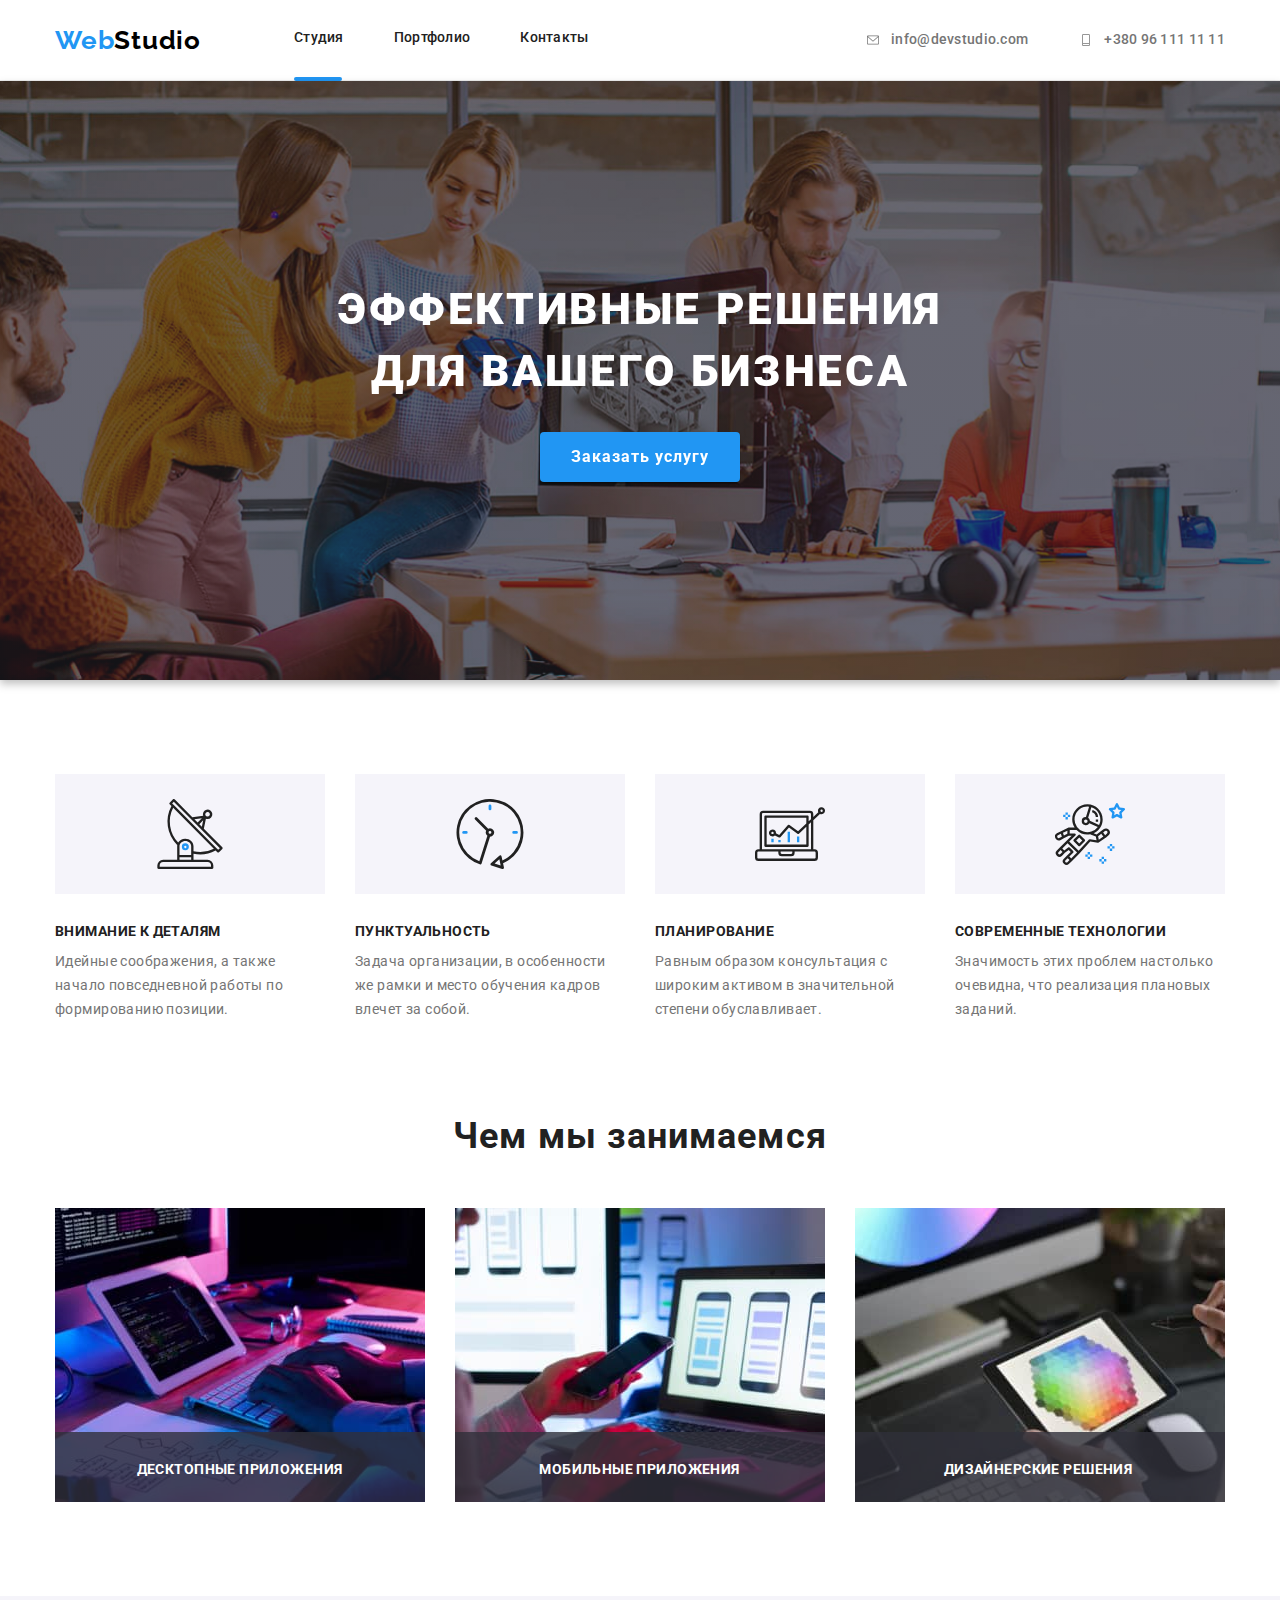
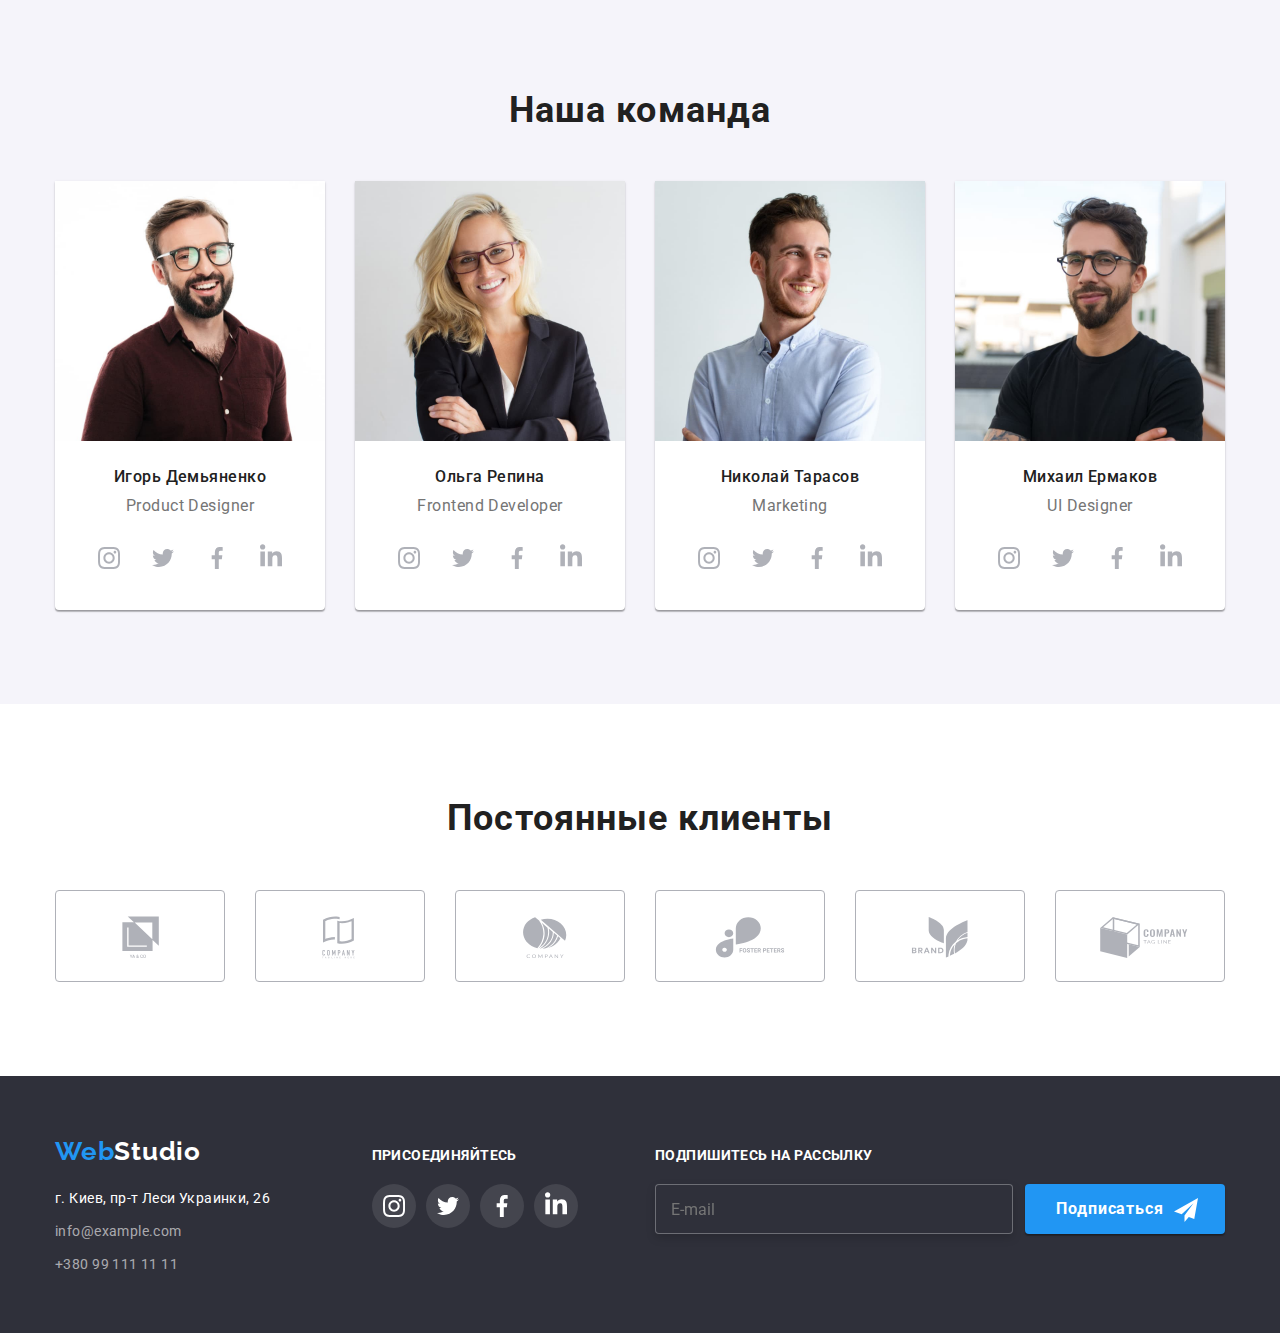
==== commit 2e26ed25: "dz06" ====
--- a/index.html
+++ b/index.html
@@ -1,464 +1,547 @@
 <!DOCTYPE html>
 <html lang="ru">
+
 <head>
     <meta charset="UTF-8">
     <meta http-equiv="X-UA-Compatible" content="IE=edge">
     <meta name="viewport" content="width=device-width, initial-scale=1.0">
 
-<link rel="preconnect" href="https://fonts.googleapis.com">
-<link rel="preconnect" href="https://fonts.gstatic.com" crossorigin>
-<link href="https://fonts.googleapis.com/css2?family=Raleway:wght@700&family=Roboto:wght@400;500;700;900&display=swap"
-    rel="stylesheet">
-
-<!-- Сначала нормализатор стилей-->
-<link rel="stylesheet" href="https://cdnjs.cloudflare.com/ajax/libs/modern-normalize/1.0.0/modern-normalize.min.css" />
-<link rel="stylesheet" type="text/css" href="css/styles.css" />
+    <link rel="preconnect" href="https://fonts.googleapis.com">
+    <link rel="preconnect" href="https://fonts.gstatic.com" crossorigin>
+    <link
+        href="https://fonts.googleapis.com/css2?family=Raleway:wght@700&family=Roboto:wght@400;500;700;900&display=swap"
+        rel="stylesheet">
+
+    <!-- Сначала нормализатор стилей-->
+    <link rel="stylesheet"
+        href="https://cdnjs.cloudflare.com/ajax/libs/modern-normalize/1.0.0/modern-normalize.min.css" />
+    <link rel="stylesheet" type="text/css" href="css/styles.css" />
 
     <title>Эффективные решения для вашего бизнеса</title>
-   
+
 </head>
 
 <body>
-    
-<header class="header">
-    <div class="container header-container-web-studio">
-        <a class="main-logo" href="./index.html"><span>Web</span>Studio</a>
-        <nav class="nav-studio">
-            <ul class="navigation">
-                <li class="navigation-item"><a href="index.html" class="studia">Студия</a></li>
-                <li class="navigation-item"><a href="./portfolio.html">Портфолио</a></li>
-                <li class="navigation-item"><a href="#">Контакты</a></li>
+
+    <header class="header">
+        <div class="container header-container-web-studio">
+            <a class="main-logo" href="./index.html"><span>Web</span>Studio</a>
+            <nav class="nav-studio">
+                <ul class="navigation">
+                    <li class="navigation-item"><a href="index.html" class="studia">Студия</a></li>
+                    <li class="navigation-item"><a href="./portfolio.html">Портфолио</a></li>
+                    <li class="navigation-item"><a href="#">Контакты</a></li>
+                </ul>
+            </nav>
+            <ul class="contact">
+                <li class="contact-item">
+                    <a href="mailto:info@devstudio.com">
+                        <svg class="contact-icon-let" width="16" height="12" aria-hidden="true">
+                            <use href="./images/icons.svg#icon-let"></use>
+                        </svg>
+                        info@devstudio.com
+                    </a>
+                </li>
+
+                <li class="contact-item">
+                    <a href="tel:+380961111111">
+                        <svg class="contact-icon-let" width="16" height="12" aria-hidden="true">
+                            <use href="./images/icons.svg#icon-tel"></use>
+                        </svg>
+                        +380 96 111 11 11
+                    </a>
+                </li>
+
             </ul>
-        </nav>
-        <ul class="contact">
-            <li class="contact-item">
-                <a href="mailto:info@devstudio.com">
-            <svg class="contact-icon-let" width="16" height="12" aria-hidden="true">
-                <use href="./images/icons.svg#icon-let"></use>
-            </svg>
-                   info@devstudio.com
-                </a>
-            </li>
-
-            <li class="contact-item">
-                <a href="tel:+380961111111">
-                <svg class="contact-icon-let" width="16" height="12" aria-hidden="true">
-                    <use href="./images/icons.svg#icon-tel"></use>
-                </svg>              
-                    +380 96 111 11 11
-                </a>
-            </li>
-
-        </ul>
-    </div>
-    <!-- container in header -->
-</header>
-
-<main>
-        <section class="main-section">  
+        </div>
+        <!-- container in header -->
+    </header>
+
+    <main>
+        <section class="main-section">
             <div class="container container-effective-solutions">
-<h1 class="main-title">Эффективные решения<br>для вашего бизнеса</h1>
-
-            <button type="button" data-modal-open>Заказать услугу</button>              <!-- button -->
+                <h1 class="main-title">Эффективные решения<br>для вашего бизнеса</h1>
+
+                <button type="button" data-modal-open>Заказать услугу</button> <!-- button -->
             </div>
         </section>
-      
+
         <section class="section attention-to-details-section-for-background">
             <div class="container">
-            <ul class="attention-to-details">
-                <li class="attention-to-details-items">
-    <div class="attention-to-block">
-        <svg class="attention-ant">
-            <use href="./images/icons.svg#icon-ant"></use>
+                <ul class="attention-to-details">
+                    <li class="attention-to-details-items">
+                        <div class="attention-to-block">
+                            <svg class="attention-ant">
+                                <use href="./images/icons.svg#icon-ant"></use>
+                            </svg>
+                        </div>
+                        <h3 class="attention-to-details-title">Внимание к деталям</h3>
+                        <p>Идейные соображения, а также начало повседневной работы по формированию позиции.</p>
+                    </li>
+                    <li class="attention-to-details-items">
+
+                        <div class="attention-to-block">
+                            <svg class="attention-ant">
+                                <use href="./images/icons.svg#icon-dia"></use>
+                            </svg>
+                        </div>
+
+
+                        <h3 class="attention-to-details-title">Пунктуальность</h3>
+                        <p>Задача организации, в особенности же рамки и место обучения кадров влечет за собой.</p>
+                    </li>
+                    <li class="attention-to-details-items">
+                        <div class="attention-to-block">
+                            <svg class="attention-ant">
+                                <use href="./images/icons.svg#icon-c"></use>
+                            </svg>
+                        </div>
+                        <h3 class="attention-to-details-title">Планирование</h3>
+                        <p>Равным образом консультация с широким активом в значительной степени обуславливает. </p>
+                    </li>
+                    <li class="attention-to-details-items">
+                        <div class="attention-to-block">
+                            <svg class="attention-ant">
+                                <use href="./images/icons.svg#icon-ast"></use>
+                            </svg>
+                        </div>
+                        <h3 class="attention-to-details-title">Современные технологии</h3>
+                        <p>Значимость этих проблем настолько очевидна, что реализация плановых заданий.</p>
+                    </li>
+                </ul>
+            </div>
+            <!-- container -->
+        </section>
+
+        <section class="section what-we-do-section-for-background">
+            <div class="container container-what-we-do">
+                <h2 class="what-we-do-title">Чем мы занимаемся</h2>
+                <ul class="what-we-do">
+                    <li>
+                        <div class="what-we-do-block">
+                            <img src="./images/ha1.jpg" width="370" alt="Лептоп и айфон">
+                            <div class="what-we-do-desktop">
+                                <p>Десктопные приложения</p>
+                            </div>
+                        </div>
+                    </li>
+
+                    <li>
+                        <div class="what-we-do-block">
+                            <img src="./images/ha2.jpg" width="370" alt="Лептоп и айфон">
+                            <div class="what-we-do-desktop">
+                                <p>Мобильные приложения</p>
+                            </div>
+                        </div>
+
+                    </li>
+
+                    <li>
+                        <div class="what-we-do-block">
+                            <img src="./images/ha3.jpg" width="370" alt="Лептоп и айфон">
+                            <div class="what-we-do-desktop">
+                                <p>Дизайнерские решения</p>
+                            </div>
+                        </div>
+                    </li>
+
+                </ul>
+            </div>
+            <!-- container -->
+        </section>
+
+        <section class="section our-people-section-for-background">
+            <div class="container">
+                <h2 class="what-we-do-title">Наша команда</h2>
+                <ul class="our-people">
+                    <li class="our-people-item">
+                        <img src="./images/pe1.jpg" width="270" alt="Продуктовый дизайнер Игорь Демьяненко">
+                        <div class="our-people-block">
+                            <h3 class="our-people-title">Игорь Демьяненко</h3>
+                            <p class="our-people-profession">Product Designer</p>
+
+                            <ul class="facebook-block">
+                                <li>
+                                    <a href="#s" class="icon-link">
+                                        <svg class="icon" aria-hidden="true" width="32" height="32">
+                                            <use href="./images/icons.svg#icon-instagram"></use>
+                                        </svg>
+                                    </a>
+                                </li>
+
+                                <li>
+                                    <a href="#s" class="icon-link">
+                                        <svg class="icon" aria-hidden="true" width="32" height="32">
+                                            <use href="./images/icons.svg#icon-twitter"></use>
+                                        </svg>
+                                    </a>
+                                </li>
+
+                                <li>
+                                    <a href="#s" class="icon-link">
+                                        <svg class="icon" aria-hidden="true" width="32" height="32">
+                                            <use href="./images/icons.svg#icon-facebook"></use>
+                                        </svg>
+                                    </a>
+                                </li>
+
+                                <li>
+                                    <a href="#s" class="icon-link">
+                                        <svg class="icon" aria-hidden="true" width="32" height="32">
+                                            <use href="./images/icons.svg#icon-linkedin"></use>
+                                        </svg>
+                                    </a>
+                                </li>
+
+                            </ul>
+                            <!-- facebook-block -->
+                        </div>
+                    </li>
+                    <li class="our-people-item">
+                        <img src="./images/pe2.jpg" width="270" alt="Разработчик Ольга Репина">
+                        <div class="our-people-block">
+                            <h3 class="our-people-title">Ольга Репина</h3>
+                            <p class="our-people-profession">Frontend Developer</p>
+
+                            <ul class="facebook-block">
+                                <li>
+                                    <a href="#s" class="icon-link">
+                                        <svg class="icon" aria-hidden="true" width="32" height="32">
+                                            <use href="./images/icons.svg#icon-instagram"></use>
+                                        </svg>
+                                    </a>
+                                </li>
+
+                                <li>
+                                    <a href="#s" class="icon-link">
+                                        <svg class="icon" aria-hidden="true" width="32" height="32">
+                                            <use href="./images/icons.svg#icon-twitter"></use>
+                                        </svg>
+                                    </a>
+                                </li>
+
+                                <li>
+                                    <a href="#s" class="icon-link">
+                                        <svg class="icon" aria-hidden="true" width="32" height="32">
+                                            <use href="./images/icons.svg#icon-facebook"></use>
+                                        </svg>
+                                    </a>
+                                </li>
+
+                                <li>
+                                    <a href="#s" class="icon-link">
+                                        <svg class="icon" aria-hidden="true" width="32" height="32">
+                                            <use href="./images/icons.svg#icon-linkedin"></use>
+                                        </svg>
+                                    </a>
+                                </li>
+
+                            </ul>
+                            <!-- facebook-block -->
+                        </div>
+                    </li>
+                    <li class="our-people-item">
+                        <img src="./images/pe3.jpg" width="270" alt="Маркетолог Николай Тарасов">
+                        <div class="our-people-block">
+                            <h3 class="our-people-title">Николай Тарасов</h3>
+                            <p class="our-people-profession">Marketing</p>
+                            <ul class="facebook-block">
+                                <li>
+                                    <a href="#s" class="icon-link">
+                                        <svg class="icon" aria-hidden="true" width="32" height="32">
+                                            <use href="./images/icons.svg#icon-instagram"></use>
+                                        </svg>
+                                    </a>
+                                </li>
+
+                                <li>
+                                    <a href="#s" class="icon-link">
+                                        <svg class="icon" aria-hidden="true" width="32" height="32">
+                                            <use href="./images/icons.svg#icon-twitter"></use>
+                                        </svg>
+                                    </a>
+                                </li>
+
+                                <li>
+                                    <a href="#s" class="icon-link">
+                                        <svg class="icon" aria-hidden="true" width="32" height="32">
+                                            <use href="./images/icons.svg#icon-facebook"></use>
+                                        </svg>
+                                    </a>
+                                </li>
+
+                                <li>
+                                    <a href="#s" class="icon-link">
+                                        <svg class="icon" aria-hidden="true" width="32" height="32">
+                                            <use href="./images/icons.svg#icon-linkedin"></use>
+                                        </svg>
+                                    </a>
+                                </li>
+
+                            </ul>
+                            <!-- facebook-block -->
+                        </div>
+                    </li>
+                    <li class="our-people-item">
+                        <img src="./images/pe4.jpg" width="270" alt="UI дизайнер Михаил Ермаков">
+                        <div class="our-people-block">
+                            <h3 class="our-people-title">Михаил Ермаков</h3>
+                            <p class="our-people-profession">UI Designer</p>
+                            <ul class="facebook-block">
+                                <li>
+                                    <a href="#s" class="icon-link">
+                                        <svg class="icon" aria-hidden="true" width="32" height="32">
+                                            <use href="./images/icons.svg#icon-instagram"></use>
+                                        </svg>
+                                    </a>
+                                </li>
+
+                                <li>
+                                    <a href="#s" class="icon-link">
+                                        <svg class="icon" aria-hidden="true" width="32" height="32">
+                                            <use href="./images/icons.svg#icon-twitter"></use>
+                                        </svg>
+                                    </a>
+                                </li>
+
+                                <li>
+                                    <a href="#s" class="icon-link">
+                                        <svg class="icon" aria-hidden="true" width="32" height="32">
+                                            <use href="./images/icons.svg#icon-facebook"></use>
+                                        </svg>
+                                    </a>
+                                </li>
+
+                                <li>
+                                    <a href="#s" class="icon-link">
+                                        <svg class="icon" aria-hidden="true" width="32" height="32">
+                                            <use href="./images/icons.svg#icon-linkedin"></use>
+                                        </svg>
+                                    </a>
+                                </li>
+
+                            </ul>
+                            <!-- facebook-block -->
+                        </div>
+                    </li>
+                </ul>
+            </div>
+            <!-- container -->
+        </section>
+
+        <section class="section">
+            <div class="container">
+                <h2 class="what-we-do-title">Постоянные клиенты</h2>
+
+                <ul class="regular-customers">
+                    <li class="regular-customers-item">
+                        <a href="#m" class="regular-customers-link">
+                            <svg class="" aria-hidden="true">
+                                <use href="./images/icons.svg#icon-comp-6"></use>
+                            </svg>
+                        </a>
+                    </li>
+
+                    <li class="regular-customers-item">
+                        <a href="#m" class="regular-customers-link">
+                            <svg class="" aria-hidden="true">
+                                <use href="./images/icons.svg#icon-comp-3"></use>
+                            </svg>
+                        </a>
+                    </li>
+
+                    <li class="regular-customers-item">
+                        <a href="#m" class="regular-customers-link">
+                            <svg class="" aria-hidden="true">
+                                <use href="./images/icons.svg#icon-comp-2"></use>
+                            </svg>
+                        </a>
+                    </li>
+
+                    <li class="regular-customers-item">
+                        <a href="#m" class="regular-customers-link">
+                            <svg class="" aria-hidden="true">
+                                <use href="./images/icons.svg#icon-comp-4"></use>
+                            </svg>
+                        </a>
+                    </li>
+
+                    <li class="regular-customers-item">
+                        <a href="#m" class="regular-customers-link">
+                            <svg class="" aria-hidden="true">
+                                <use href="./images/icons.svg#icon-comp-1"></use>
+                            </svg>
+                        </a>
+                    </li>
+
+                    <li class="regular-customers-item">
+                        <a href="#m" class="regular-customers-link">
+                            <svg class="" aria-hidden="true">
+                                <use href="./images/icons.svg#icon-comp-5"></use>
+                            </svg>
+                        </a>
+                    </li>
+                </ul>
+
+            </div>
+        </section>
+
+    </main>
+
+    <footer class="footer">
+        <div class="container footer-container-kiev">
+            <div>
+                <a class="main-logo bottom-logo" href="./index.html"><span>Web</span>Studio</a>
+
+                <address>
+                    <ul>
+                        <li class="address-contact-item"><a href="#f">г. Киев, пр-т Леси Украинки, 26</a></li>
+                        <li class="address-contact-item"><a href="mailto:info@example.com">info@example.com</a></li>
+                        <li class="address-contact-item"><a href="tel:+380991111111">+380 99 111 11 11</a></li>
+                    </ul>
+                </address>
+            </div>
+
+            <div class="footer-twitter">
+                <h4>ПРИСОЕДИНЯЙТЕСЬ</h4>
+                <ul class="facebook-block">
+                    <li>
+                        <a href="#f" class="icon-link">
+                            <svg class="icon" aria-hidden="true" width="32" height="32">
+                                <use href="./images/icons.svg#icon-instagram"></use>
+                            </svg>
+                        </a>
+                    </li>
+
+                    <li>
+                        <a href="#f" class="icon-link">
+                            <svg class="icon" aria-hidden="true" width="32" height="32">
+                                <use href="./images/icons.svg#icon-twitter"></use>
+                            </svg>
+                        </a>
+                    </li>
+
+                    <li>
+                        <a href="#f" class="icon-link">
+                            <svg class="icon" aria-hidden="true" width="32" height="32">
+                                <use href="./images/icons.svg#icon-facebook"></use>
+                            </svg>
+                        </a>
+                    </li>
+
+                    <li>
+                        <a href="#f" class="icon-link">
+                            <svg class="icon" aria-hidden="true" width="32" height="32">
+                                <use href="./images/icons.svg#icon-linkedin"></use>
+                            </svg>
+                        </a>
+                    </li>
+
+                </ul>
+
+            </div>
+    <div class="footer-twitter">
+        <h4>Подпишитесь на рассылку</h4>
+    
+        <form>
+    
+            <div class="footer-twitter-mail-form">
+    <label class="form-field-label" for="user-mail-web"></label>
+    <input class="footer-twitter-mail-form-background" id="user-mail-web" type="email" name="user-mail"
+        placeholder="E-mail">
+    
+    
+                <button type="submit">Подписаться</button>
+    
+                <svg class="icon-send-footer-button" aria-hidden="true" width="32" height="32">
+                    <use href="./images/icons.svg#icon-icon-send"></use>
+                </svg>
+    
+            </div>
+    
+        </form>
+    
+    </div>
+
+
+
+
+        </div>
+        <!-- container in footer-->
+
+
+    </footer>
+    <!-- modal window -->
+    <div class="backdrop is-hidden" data-modal>
+        <div class="modal">
+<h2 class="modal-title">Оставьте свои данные, мы вам перезвоним</h2>
+
+        <form>
+            <div class="form-block">
+                <label class="form-field-label" for="user-name">Имя</label>
+        
+                <input class="form-field-input" id="user-name" type="text" name="user-name">
+        
+                <svg class="icon-man" aria-hidden="true">
+                    <use href="./images/icons.svg#men" width="13" height="13"></use>
+                </svg>
+        
+            </div>
+        
+            <div class="form-block">
+                <label class="form-field-label" for="user-phone">Телефон</label>
+                <input class="form-field-input" id="user-phone" type="tel" name="user-phone">
+        
+                <svg class="icon-man" aria-hidden="true">
+                    <use href="./images/icons.svg#icon-phone-b" width="20" height="20"></use>
+                </svg>
+            </div>
+        
+            <div class="form-block">
+                <label class="form-field-label" for="user-mail">Почта</label>
+                <input class="form-field-input" id="user-mail" type="email" name="user-mail">
+        
+                <svg class="icon-man" aria-hidden="true">
+                    <use href="./images/icons.svg#icon-email-b" width="22" height="18"></use>
+                </svg>
+            </div>
+        
+            <div class="form-block">
+                <label class="form-field-label" for="user-comment">Комментарий</label>
+                <textarea class="form-field-comment" id="user-comment" name="user-comment"
+                    placeholder="Введите текст"></textarea>
+            </div>
+        
+            <div class="form-block checkbox-flex">
+    <div class="checkbox-control">
+        <input class="checkbox-input checkbox-hidden" id="checkbox-input" type="checkbox" name="checkbox-input"
+            required>
+
+        <svg class="icon-check" aria-hidden="true" width="32" height="32">
+            <use href="./images/icons.svg#check"></use>
         </svg>
     </div>
-                    <h3 class="attention-to-details-title">Внимание к деталям</h3>
-                    <p>Идейные соображения, а также начало повседневной работы по формированию позиции.</p>
-                </li>
-                <li class="attention-to-details-items">
-                   
-    <div class="attention-to-block">
-        <svg class="attention-ant">
-            <use href="./images/icons.svg#icon-dia"></use>
-        </svg>
+
+    <label class="form-field-label label-link" for="checkbox-input">Соглашаюсь с рассылкой и принимаю
+        <a href="#m">Условия договора</a>
+    </label>
+            </div>
+        
+                    <button type="submit">Отправить</button>
+        </form>
+            <button type="button" data-modal-close>
+                <svg class="icon-close" aria-hidden="true" width="32" height="32">
+                    <use href="./images/icons.svg#icon-close"></use>
+                </svg>
+            </button>
+
+        </div>
+
     </div>
-                   
-
-                    <h3 class="attention-to-details-title">Пунктуальность</h3>
-                    <p>Задача организации, в особенности же рамки и место обучения кадров влечет за собой.</p>
-                </li>
-                <li class="attention-to-details-items">
-    <div class="attention-to-block">
-        <svg class="attention-ant">
-            <use href="./images/icons.svg#icon-c"></use>
-        </svg>
-    </div>
-                    <h3 class="attention-to-details-title">Планирование</h3>
-                    <p>Равным образом консультация с широким активом в значительной степени обуславливает. </p>
-                </li>
-                <li class="attention-to-details-items">
-    <div class="attention-to-block">
-        <svg class="attention-ant">
-            <use href="./images/icons.svg#icon-ast"></use>
-        </svg>
-    </div>
-                    <h3 class="attention-to-details-title">Современные технологии</h3>
-                    <p>Значимость этих проблем настолько очевидна, что реализация плановых заданий.</p>
-                </li>
-            </ul>
-            </div>
-            <!-- container -->
-        </section>
-
-        <section class="section what-we-do-section-for-background">
-            <div class="container container-what-we-do">
-<h2 class="what-we-do-title">Чем мы занимаемся</h2>
-            <ul class="what-we-do">
-                <li>
-                    <div class="what-we-do-block">
-                        <img src="./images/ha1.jpg" width="370" alt="Лептоп и айфон">
-                        <div class="what-we-do-desktop">
-                            <p>Десктопные приложения</p>
-                        </div>
-                    </div>
-                </li>
-
-                <li>
-                    <div class="what-we-do-block">
-                        <img src="./images/ha2.jpg" width="370" alt="Лептоп и айфон">
-                        <div class="what-we-do-desktop">
-                            <p>Мобильные приложения</p>
-                        </div>
-                    </div>
-                
-                </li>
-
-                <li>
-                    <div class="what-we-do-block">
-                        <img src="./images/ha3.jpg" width="370" alt="Лептоп и айфон">
-                        <div class="what-we-do-desktop">
-                            <p>Дизайнерские решения</p>
-                        </div>
-                    </div>
-                </li>
-
-            </ul>
-            </div>
-            <!-- container -->
-        </section>
-
-        <section class="section our-people-section-for-background">
-            <div class="container">
-<h2 class="what-we-do-title">Наша команда</h2>      
-            <ul class="our-people">
-                <li class="our-people-item">
-                    <img src="./images/pe1.jpg" width="270" alt="Продуктовый дизайнер Игорь Демьяненко">
-                        <div class="our-people-block">
-                    <h3 class="our-people-title">Игорь Демьяненко</h3>
-                    <p class="our-people-profession">Product Designer</p>
-                    
-            <ul class="facebook-block">
-        <li>
-            <a href="#s" class="icon-link">
-    <svg class="icon" aria-hidden="true" width="32" height="32">
-        <use href="./images/icons.svg#icon-instagram"></use>
-    </svg>
-            </a>
-        </li>
-
-        <li>
-            <a href="#s" class="icon-link">
-                <svg class="icon" aria-hidden="true" width="32" height="32">
-                    <use href="./images/icons.svg#icon-twitter"></use>
-                </svg>
-            </a>
-        </li>
-
-        <li>
-            <a href="#s" class="icon-link">
-                <svg class="icon" aria-hidden="true" width="32" height="32">
-                    <use href="./images/icons.svg#icon-facebook"></use>
-                </svg>
-            </a>
-        </li>
-
-        <li>
-            <a href="#s" class="icon-link">
-                <svg class="icon" aria-hidden="true" width="32" height="32">
-                    <use href="./images/icons.svg#icon-linkedin"></use>
-                </svg>
-            </a>
-        </li>
-
-            </ul>
-            <!-- facebook-block -->
-                        </div>
-                </li>
-                <li class="our-people-item">
-                    <img src="./images/pe2.jpg" width="270" alt="Разработчик Ольга Репина">
-                        <div class="our-people-block">
-                    <h3 class="our-people-title">Ольга Репина</h3>
-                    <p class="our-people-profession">Frontend Developer</p>
-
-    <ul class="facebook-block">
-        <li>
-            <a href="#s" class="icon-link">
-                <svg class="icon" aria-hidden="true" width="32" height="32">
-                    <use href="./images/icons.svg#icon-instagram"></use>
-                </svg>
-            </a>
-        </li>
-    
-        <li>
-            <a href="#s" class="icon-link">
-                <svg class="icon" aria-hidden="true" width="32" height="32">
-                    <use href="./images/icons.svg#icon-twitter"></use>
-                </svg>
-            </a>
-        </li>
-    
-        <li>
-            <a href="#s" class="icon-link">
-                <svg class="icon" aria-hidden="true" width="32" height="32">
-                    <use href="./images/icons.svg#icon-facebook"></use>
-                </svg>
-            </a>
-        </li>
-    
-        <li>
-            <a href="#s" class="icon-link">
-                <svg class="icon" aria-hidden="true" width="32" height="32">
-                    <use href="./images/icons.svg#icon-linkedin"></use>
-                </svg>
-            </a>
-        </li>
-    
-    </ul>
-    <!-- facebook-block -->
-                        </div>
-                </li>
-                <li class="our-people-item">
-                    <img src="./images/pe3.jpg" width="270" alt="Маркетолог Николай Тарасов">
-                        <div class="our-people-block">
-                    <h3 class="our-people-title">Николай Тарасов</h3>
-                    <p class="our-people-profession">Marketing</p>
-    <ul class="facebook-block">
-        <li>
-            <a href="#s" class="icon-link">
-                <svg class="icon" aria-hidden="true" width="32" height="32">
-                    <use href="./images/icons.svg#icon-instagram"></use>
-                </svg>
-            </a>
-        </li>
-    
-        <li>
-            <a href="#s" class="icon-link">
-                <svg class="icon" aria-hidden="true" width="32" height="32">
-                    <use href="./images/icons.svg#icon-twitter"></use>
-                </svg>
-            </a>
-        </li>
-    
-        <li>
-            <a href="#s" class="icon-link">
-                <svg class="icon" aria-hidden="true" width="32" height="32">
-                    <use href="./images/icons.svg#icon-facebook"></use>
-                </svg>
-            </a>
-        </li>
-    
-        <li>
-            <a href="#s" class="icon-link">
-                <svg class="icon" aria-hidden="true" width="32" height="32">
-                    <use href="./images/icons.svg#icon-linkedin"></use>
-                </svg>
-            </a>
-        </li>
-    
-    </ul>
-    <!-- facebook-block -->
-                        </div>
-                </li>
-                <li class="our-people-item">
-                    <img src="./images/pe4.jpg" width="270" alt="UI дизайнер Михаил Ермаков">
-                        <div class="our-people-block">
-                    <h3 class="our-people-title">Михаил Ермаков</h3>
-                    <p class="our-people-profession">UI Designer</p>
-        <ul class="facebook-block">
-            <li>
-                <a href="#s" class="icon-link">
-                    <svg class="icon" aria-hidden="true" width="32" height="32">
-                        <use href="./images/icons.svg#icon-instagram"></use>
-                    </svg>
-                </a>
-            </li>
-        
-            <li>
-                <a href="#s" class="icon-link">
-                    <svg class="icon" aria-hidden="true" width="32" height="32">
-                        <use href="./images/icons.svg#icon-twitter"></use>
-                    </svg>
-                </a>
-            </li>
-        
-            <li>
-                <a href="#s" class="icon-link">
-                    <svg class="icon" aria-hidden="true" width="32" height="32">
-                        <use href="./images/icons.svg#icon-facebook"></use>
-                    </svg>
-                </a>
-            </li>
-        
-            <li>
-                <a href="#s" class="icon-link">
-                    <svg class="icon" aria-hidden="true" width="32" height="32">
-                        <use href="./images/icons.svg#icon-linkedin"></use>
-                    </svg>
-                </a>
-            </li>
-        
-        </ul>
-        <!-- facebook-block -->
-                        </div>
-                </li>
-            </ul>
-            </div>
-            <!-- container -->
-        </section>
-
-        <section class="section">
-            <div class="container">
-<h2 class="what-we-do-title">Постоянные клиенты</h2>
-
-                <ul class="regular-customers">
-                        <li class="regular-customers-item">
-                            <a href="#m" class="regular-customers-link">
-                                <svg class="" aria-hidden="true">
-                                    <use href="./images/icons.svg#icon-comp-6"></use>
-                                </svg>
-                            </a>
-                        </li>
-
-                        <li class="regular-customers-item">
-                            <a href="#m" class="regular-customers-link">
-                                <svg class="" aria-hidden="true">
-                                    <use href="./images/icons.svg#icon-comp-3"></use>
-                                </svg>
-                            </a>
-                        </li>
-
-                        <li class="regular-customers-item">
-                            <a href="#m" class="regular-customers-link">
-                                <svg class="" aria-hidden="true">
-                                    <use href="./images/icons.svg#icon-comp-2"></use>
-                                </svg>
-                            </a>
-                        </li>
-
-                        <li class="regular-customers-item">
-                            <a href="#m" class="regular-customers-link">
-                                <svg class="" aria-hidden="true">
-                                    <use href="./images/icons.svg#icon-comp-4"></use>
-                                </svg>
-                            </a>
-                        </li>
-
-                        <li class="regular-customers-item">
-                            <a href="#m" class="regular-customers-link">
-                                <svg class="" aria-hidden="true">
-                                    <use href="./images/icons.svg#icon-comp-1"></use>
-                                </svg>
-                            </a>
-                        </li>
-
-                        <li class="regular-customers-item">
-                            <a href="#m" class="regular-customers-link">
-                                <svg class="" aria-hidden="true">
-                                    <use href="./images/icons.svg#icon-comp-5"></use>
-                                </svg>
-                            </a>
-                        </li>
-                </ul>
-
-            </div>
-        </section>
-           
-</main>
-
-<footer class="footer">
-    <div class="container footer-container-kiev">
-        <div>
-        <a class="main-logo bottom-logo" href="./index.html"><span>Web</span>Studio</a>
-
-        <address>
-            <ul>
-                <li class="address-contact-item"><a href="#f">г. Киев, пр-т Леси Украинки, 26</a></li>
-                <li class="address-contact-item"><a href="mailto:info@example.com">info@example.com</a></li>
-                <li class="address-contact-item"><a href="tel:+380991111111">+380 99 111 11 11</a></li>
-            </ul>
-        </address>
-        </div>
-
-        <div class="footer-twitter">
-            <h4>ПРИСОЕДИНЯЙТЕСЬ</h4>
-            <ul class="facebook-block">
-                <li>
-                    <a href="#f" class="icon-link">
-                        <svg class="icon" aria-hidden="true" width="32" height="32">
-                            <use href="./images/icons.svg#icon-instagram"></use>
-                        </svg>
-                    </a>
-                </li>
-        
-                <li>
-                    <a href="#f" class="icon-link">
-                        <svg class="icon" aria-hidden="true" width="32" height="32">
-                            <use href="./images/icons.svg#icon-twitter"></use>
-                        </svg>
-                    </a>
-                </li>
-        
-                <li>
-                    <a href="#f" class="icon-link">
-                        <svg class="icon" aria-hidden="true" width="32" height="32">
-                            <use href="./images/icons.svg#icon-facebook"></use>
-                        </svg>
-                    </a>
-                </li>
-        
-                <li>
-                    <a href="#f" class="icon-link">
-                        <svg class="icon" aria-hidden="true" width="32" height="32">
-                            <use href="./images/icons.svg#icon-linkedin"></use>
-                        </svg>
-                    </a>
-                </li>
-        
-            </ul>
-        
-        </div>
-       
-    </div>
-            <!-- container in footer-->
-
-
-</footer>
-                                                                <!-- modal window -->
-<div class="backdrop is-hidden" data-modal>
-    <div class="modal">
-        <p></p>
-
-        <button type="button" data-modal-close>
-            <svg class="icon-close" aria-hidden="true" width="32" height="32">
-                <use href="./images/icons.svg#icon-close"></use>
-            </svg>
-        </button>
-
-    </div>
-
-
-</div>
-                                                        <!--  this is script -->
-<script src="./js/modal.js"></script>              
- </body>
-</html>
+    <!--  this is script -->
+    <script src="./js/modal.js"></script>
+
+    
+</body>
+
+</html>--- a/css/styles.css
+++ b/css/styles.css
@@ -1,4 +1,4 @@
-:root{
+:root {
     --color-blue: #2196F3;
     --dark-blue: #2F303A;
     --white: #fff;
@@ -6,69 +6,120 @@
     --light-silver: #F5F4FA;
     --silver-gray: #757575;
     --button-hover: #188CE8;
-   
+
     --contact-gray: #757575;
     --black-for-logo: #000;
     --silver-footer: #FFFFFF99;
     --dominant-font: 'Roboto', sans-serif;
     --silver-icon: #AFB1B8;
     --border: #eee;
-}
+
+    --tran-dur: 250ms;
+    --tran-t-fun: cubic-bezier(0.4, 0, 0.2, 1);
+}
+
 html {
     box-sizing: border-box;
 }
-*, *::before, *::after { box-sizing: inherit; }
-body{
+
+*,
+*::before,
+*::after {
+    box-sizing: inherit;
+}
+
+body {
     margin-right: 0;
     margin-left: 0;
     background-color: var(--white);
     font-family: var(--dominant-font);
 }
-h1, h2, h3, h4, h5, h6, ul, p{ margin: 0; padding: 0; list-style: none; }
-ul, ol, li{ list-style-type: none; padding-left: 0; }
-img{ display: block; max-width: 100%; height: auto; }
-a, button{ text-decoration: none; border: none; cursor: pointer; font-family: inherit;}
-address { font-style: normal;}
-
-div.container{
+
+h1,
+h2,
+h3,
+h4,
+h5,
+h6,
+ul,
+p {
+    margin: 0;
+    padding: 0;
+    list-style: none;
+}
+
+ul,
+ol,
+li {
+    list-style-type: none;
+    padding-left: 0;
+}
+
+img {
+    display: block;
+    max-width: 100%;
+    height: auto;
+}
+
+a,
+button {
+    text-decoration: none;
+    border: none;
+    cursor: pointer;
+    font-family: inherit;
+    padding: 0;
+}
+
+address {
+    font-style: normal;
+}
+
+div.container {
     width: 1200px;
     margin: 0 auto;
     padding-left: 15px;
     padding-right: 15px;
 }
-section.section{
+
+section.section {
     padding-top: 94px;
     padding-bottom: 94px;
 }
-div.footer-twitter{
+
+div.footer-twitter {
     margin-left: 70px;
     margin-top: 12px;
 }
 
-                                        /* header and footer */
-
-header.header{
+/* header and footer */
+
+header.header {
     border-bottom: 1px solid var(--border);
     padding: 12px 0;
 }
-ul.navigation{
-    display: flex;
-}
-ul.contact{
+
+ul.navigation {
+    display: flex;
+}
+
+ul.contact {
     display: flex;
     margin-left: auto;
 }
-li.navigation-item{
+
+li.navigation-item {
     margin: 0 25px;
 }
 
-li.navigation-item:last-child{
+li.navigation-item:last-child {
     margin-right: 0;
 }
+
 li.navigation-item:first-child {
     margin-left: 0;
 }
-li.navigation-item a{
+
+li.navigation-item a {
     font-weight: 500;
     font-size: 14px;
     line-height: 1.4;
@@ -78,21 +129,25 @@
     text-decoration: none;
 
     transition-property: color;
-    transition-duration: 250ms;
-    transition-timing-function: cubic-bezier(0.4, 0, 0.2, 1);
-}
-li.navigation-item a.studia::after{            /*index border bottom current page */
+    transition-duration: var(--tran-dur);
+    transition-timing-function: var(--tran-t-fun);
+}
+
+li.navigation-item a.studia::after {
+    /*index border bottom current page */
     position: relative;
     top: 29px;
     display: block;
     content: "";
     width: 48px;
     height: 4px;
-    border-radius: 2px ;
+    border-radius: 2px;
 
     background-color: var(--color-blue);
 }
-li.navigation-item a.portfolio::after {     /*portfolio border bottom current page */
+
+li.navigation-item a.portfolio::after {
+    /*portfolio border bottom current page */
     position: relative;
     top: 29px;
     display: block;
@@ -104,15 +159,15 @@
     background-color: var(--color-blue);
 }
 
-li.navigation-item a:hover, 
+li.navigation-item a:hover,
 li.contact-item a:hover,
-li.contact-item a:hover svg{
+li.contact-item a:hover svg {
     text-decoration: none;
     color: var(--color-blue);
     fill: var(--color-blue);
 }
 
-li.contact-item a{
+li.contact-item a {
     font-size: 14px;
     line-height: 1.14;
     font-weight: 500;
@@ -126,26 +181,30 @@
     align-items: center;
 
     transition-property: color;
-    transition-duration: 250ms;
-    transition-timing-function: cubic-bezier(0.4, 0, 0.2, 1);
-}
+    transition-duration: var(--tran-dur);
+    transition-timing-function: var(--tran-t-fun);
+}
+
 li.contact-item {
     display: flex;
     align-items: center;
     margin: 0px 25px;
 }
-li.contact-item:last-child{
-   margin-right: 0;
-}
+
+li.contact-item:last-child {
+    margin-right: 0;
+}
+
 li.contact-item:first-child {
     margin-left: 0;
 }
 
-footer.footer{
+footer.footer {
     background-color: var(--dark-blue);
     padding: 60px 0 56px;
 }
-li.address-contact-item a{
+
+li.address-contact-item a {
     font-style: normal;
     font-size: 14px;
     line-height: 1.7;
@@ -155,23 +214,28 @@
     display: block;
 
     transition-property: color;
-    transition-duration: 250ms;
-    transition-timing-function: cubic-bezier(0.4, 0, 0.2, 1);
-    
-}
-li.address-contact-item{
+    transition-duration: var(--tran-dur);
+    transition-timing-function: var(--tran-t-fun);
+
+}
+
+li.address-contact-item {
     margin-bottom: 9px;
 }
+
 li.address-contact-item:nth-child(1) a {
     color: var(--white);
 }
-li.address-contact-item:last-child{
+
+li.address-contact-item:last-child {
     margin-bottom: 0;
 }
+
 li.address-contact-item:hover a {
     color: var(--color-blue);
 }
-a.main-logo{
+
+a.main-logo {
     display: flex;
     align-items: center;
     margin-right: 93px;
@@ -183,46 +247,75 @@
     text-decoration: none;
     color: var(--black-for-logo);
 }
-a.main-logo span{
+
+a.main-logo span {
     color: var(--color-blue);
 }
-a.bottom-logo{
+
+a.bottom-logo {
     color: var(--white);
     margin-bottom: 20px;
 }
-nav.nav-studio{
+
+nav.nav-studio {
     display: flex;
     align-items: center;
 }
-div.footer-container-kiev{
-    display: flex;
-}
-svg.contact-icon-let{
+
+div.footer-container-kiev {
+    display: flex;
+    justify-content: space-between;
+}
+
+li.contact-item a:focus svg {
+    color: var(--color-blue);
+    fill: var(--color-blue);
+    outline: none;
+}
+ a.icon-link:focus {
+     background: var(--color-blue);
+     fill: var(--white);
+     outline: none;
+ }
+svg.contact-icon-let {
     display: inline-block;
     margin-right: 10px;
     fill: var(--silver-gray);
 }
-a.icon-link svg.icon{
+  address li.address-contact-item a:focus {
+      color: var(--color-blue);
+      outline: none;
+  }
+
+  .footer-twitter-mail-form {
+      display: inline-flex;
+      position: relative;
+  }
+
+a.icon-link svg.icon {
     border-radius: 50px;
     width: 44px;
     height: 44px;
     fill: var(--silver-icon);
 
     transition-property: background-color, fill;
-    transition-duration: 250ms;
-    transition-timing-function: cubic-bezier(0.4, 0, 0.2, 1);
-}
-a.icon-link{
+    transition-duration: var(--tran-dur);
+    transition-timing-function: var(--tran-t-fun);
+}
+
+a.icon-link {
     display: inline-block;
     width: 44px;
     height: 44px;
     border-radius: 50px;
     margin-right: 10px;
 }
-ul.facebook-block li:last-child a.icon-link{
+
+ul.facebook-block li:last-child a.icon-link {
     margin-right: 0;
 }
-a.icon-link:hover svg{
+
+a.icon-link:hover svg {
     width: 44px;
     height: 44px;
     border-radius: 50px;
@@ -230,7 +323,8 @@
     fill: var(--white);
     background-color: var(--color-blue);
 }
-div.footer-twitter h4{
+
+div.footer-twitter h4 {
     color: var(--white);
     font-family: var(--dominant-font);
     font-size: 14px;
@@ -238,10 +332,12 @@
     text-transform: uppercase;
     letter-spacing: 0.03em;
 }
+
 div.footer-twitter svg.icon {
     background-color: rgba(255, 255, 255, 0.1);
     fill: var(--white);
 }
+
 div.footer-twitter a.icon-link:hover svg {
     width: 44px;
     height: 44px;
@@ -250,32 +346,64 @@
     fill: var(--white);
     background-color: var(--color-blue);
 }
+
 a:focus,
 li.navigation-item a:focus,
 li.contact-item a:focus,
-li.contact-item a:focus svg{
-  color: var(--color-blue);
-  fill: var(--color-blue);
-  
-}
-a.icon-link:focus{
+li.contact-item a:focus svg {
+    color: var(--color-blue);
+    fill: var(--color-blue);
+    outline: none;
+
+}
+
+a.icon-link:focus {
     background: var(--color-blue);
     fill: var(--white);
-}
-a.icon-link:focus svg{
-   fill: var(--white);
-}
- address li.address-contact-item a:focus{
+    outline: none;
+}
+
+a.icon-link:focus svg {
+    fill: var(--white);
+    outline: none;
+}
+
+address li.address-contact-item a:focus {
     color: var(--color-blue);
 }
-
-
-                                    /* main page */
-                                    /* main page */
-                                    /* main page */
-
-
-h1.main-title{
+input.footer-twitter-mail-form-background {
+    margin-top: 20px;
+    display: block;
+    padding: 2px 15px;
+    height: 50px;
+    width: 358px;
+    border-radius: 4px;
+    background-color: #2F303A;
+    border: 1px solid rgba(255, 255, 255, 0.3);
+    filter: drop-shadow(0px 4px 4px rgba(0, 0, 0, 0.15));
+    color: rgba(255, 255, 255, 0.3);
+}
+
+svg.icon-send-footer-button {
+    /* border: 1px solid red; */
+    position: absolute;
+    top: 34px;
+    right: 27px;
+    width: 24px;
+    height: 24px;
+}
+a.regular-customers-link:focus {
+    border: 1px solid var(--color-blue);
+    outline: none;
+}
+
+
+/* main page */
+/* main page */
+/* main page */
+
+
+h1.main-title {
     font-size: 44px;
     font-weight: 900;
     text-transform: uppercase;
@@ -285,21 +413,25 @@
 
     color: var(--white);
 }
-section.main-section{
+
+section.main-section {
     max-width: 1600px;
     padding: 198px 0;
     margin-left: auto;
     margin-right: auto;
 
-    background-image: 
-    linear-gradient(to bottom, rgba(58, 50, 47, 0.4), rgba(47, 48, 58, 0.4)),
-    url("../images/img.jpg");
+    background-image:
+        linear-gradient(to bottom, rgba(58, 50, 47, 0.4), rgba(47, 48, 58, 0.4)),
+        url("../images/img.jpg");
     background-repeat: no-repeat;
     background-position: center;
     background-size: cover;
     filter: drop-shadow(0px 4px 4px rgba(0, 0, 0, 0.25));
 }
-div.container-effective-solutions button[type="button"]{                      /*big blue button*/
+form button[type="submit"],
+div.footer-twitter-mail-form button[type="submit"],
+div.container-effective-solutions button[type="button"] {
+    /*big blue button*/
     font-family: inherit;
     font-size: 16px;
     font-weight: 700;
@@ -315,23 +447,35 @@
     background-color: var(--color-blue);
     color: var(--white);
 
+    box-shadow:
+    0px 1px 3px rgba(0, 0, 0, 0.12),
+    0px 1px 1px rgba(0, 0, 0, 0.14),
+    0px 2px 1px rgba(0, 0, 0, 0.2);
+
     transition-property: background-color, box-shadow;
-    transition-duration: 250ms;
-    transition-timing-function: cubic-bezier(0.4, 0, 0.2, 1);
-}
-div.container-effective-solutions button[type="button"]:hover{
+    transition-duration: var(--tran-dur);
+    transition-timing-function: var(--tran-t-fun);
+}
+
+div.container-effective-solutions button[type="button"]:hover,
+div.container-effective-solutions button[type="button"]:focus,
+form button[type="submit"]:hover,
+form button[type="submit"]:focus,
+div.footer-twitter-mail-form button[type="submit"]:hover,
+div.footer-twitter-mail-form button[type="submit"]:focus {
     background-color: var(--button-hover);
-    box-shadow: 0 0 2px 2px var(--button-hover);
-}
-div.container-effective-solutions button[type="button"]:focus{
-    background-color: var(--button-hover);
-    box-shadow: 0 0 3px 4px var(--button-hover);
-}
-ul.attention-to-details{
+    box-shadow: 0 0 1px 1px var(--button-hover);
+    outline: none;
+}
+
+
+
+ul.attention-to-details {
     display: flex;
     justify-content: space-between;
 }
-h3.attention-to-details-title{
+
+h3.attention-to-details-title {
     font-weight: 700;
     font-size: 14px;
     line-height: 1.14;
@@ -340,18 +484,21 @@
     color: var(--black);
     margin-bottom: 10px;
 }
-ul.attention-to-details p{
+
+ul.attention-to-details p {
     font-size: 14px;
     line-height: 1.71;
     letter-spacing: 0.03em;
     color: var(--silver-gray);
     width: 270px;
 }
-ul.what-we-do{
-display: flex;
-}
-ul.our-people{
-display: flex;
+
+ul.what-we-do {
+    display: flex;
+}
+
+ul.our-people {
+    display: flex;
 }
 
 h2.what-we-do-title {
@@ -364,15 +511,17 @@
     margin-bottom: 50px;
 }
 
-ul.what-we-do img[width="370"]{
+ul.what-we-do img[width="370"] {
     margin-right: 30px;
     display: block;
 }
-ul.what-we-do li:last-child img[width="370"]{
+
+ul.what-we-do li:last-child img[width="370"] {
     margin-right: 0;
-} 
-ul.what-we-do li{
-}
+}
+
+ul.what-we-do li {}
+
 ul.what-we-do div.what-we-do-block::after {
     content: "";
     display: block;
@@ -383,11 +532,13 @@
     height: 70px;
     background: rgba(47, 48, 58, 0.8);
 }
-.what-we-do-block{
+
+.what-we-do-block {
     position: relative;
     /* border: 1px dashed red; */
 }
-ul.what-we-do div.what-we-do-desktop{
+
+ul.what-we-do div.what-we-do-desktop {
     position: absolute;
     bottom: 24px;
     left: 5%;
@@ -396,7 +547,8 @@
     width: 329px;
     /* border: 1px dashed red; */
 }
-div.what-we-do-desktop p{
+
+div.what-we-do-desktop p {
     font-size: 14px;
     line-height: 1.14;
     letter-spacing: 0.03em;
@@ -407,22 +559,25 @@
     color: var(--white);
 }
 
-section.our-people-section-for-background{
+section.our-people-section-for-background {
     background-color: var(--light-silver);
-  
-}
-li.our-people-item:not(:last-child){
-    margin-right: 30px;  
-}
-li.our-people-item h3.our-people-title{
+
+}
+
+li.our-people-item:not(:last-child) {
+    margin-right: 30px;
+}
+
+li.our-people-item h3.our-people-title {
     font-weight: 500;
     font-size: 16px;
     line-height: 1.18;
     text-align: center;
     letter-spacing: 0.03em;
-    
+
     color: var(--black);
 }
+
 li.our-people-item p.our-people-profession {
     font-size: 16px;
     line-height: 1.18;
@@ -431,35 +586,42 @@
     color: var(--silver-gray);
     margin-top: 10px;
 }
-div.our-people-block{
+
+div.our-people-block {
     padding-top: 27px;
     padding-bottom: 26px;
 }
-li.our-people-item{
+
+li.our-people-item {
     background-color: var(--white);
-    box-shadow: 0px 1px 3px rgba(0, 0, 0, 0.12), 0px 1px 1px rgba(0, 0, 0, 0.14),
+    box-shadow: 
+    0px 1px 3px rgba(0, 0, 0, 0.12),
+    0px 1px 1px rgba(0, 0, 0, 0.14),
     0px 2px 1px rgba(0, 0, 0, 0.2);
     border-radius: 0px 0px 4px 4px;
 }
 
-section.what-we-do-section-for-background{
+section.what-we-do-section-for-background {
     padding-top: 0;
 }
 
-div.container-effective-solutions{
+div.container-effective-solutions {
     display: flex;
     flex-direction: column;
     align-items: center;
 }
-li.our-people-item img[src*="./images/pe"]{
-    display: block;
-}
-ul.regular-customers{
+
+li.our-people-item img[src*="./images/pe"] {
+    display: block;
+}
+
+ul.regular-customers {
     display: flex;
     justify-content: space-between;
     align-items: flex-start;
 }
-a.regular-customers-link{
+
+a.regular-customers-link {
     width: 170px;
     height: 92px;
     display: flex;
@@ -469,47 +631,53 @@
     align-items: center;
 
     transition-property: background-color;
-    transition-duration: 250ms;
-    transition-timing-function: cubic-bezier(0.4, 0, 0.2, 1);
-}
+    transition-duration: var(--tran-dur);
+    transition-timing-function: var(--tran-t-fun);
+}
+
 a.regular-customers-link:hover svg {
-     fill: var(--color-blue);
-}   
-a.regular-customers-link:focus svg{                /*focus*/
-     fill: var(--color-blue);
-}
- a.regular-customers-link:hover{
-     border: 1px solid var(--color-blue);
-}
-a.regular-customers-link svg{
+    fill: var(--color-blue);
+}
+
+a.regular-customers-link:focus svg {
+    /*focus*/
+    fill: var(--color-blue);
+    outline: none;
+}
+
+a.regular-customers-link:hover {
+    border: 1px solid var(--color-blue);
+}
+
+a.regular-customers-link svg {
     fill: var(--silver-icon);
     width: 106px;
     height: 60px;
 
     transition-property: border, fill;
-    transition-duration: 250ms;
-    transition-timing-function: cubic-bezier(0.4, 0, 0.2, 1);
+    transition-duration: var(--tran-dur);
+    transition-timing-function: var(--tran-t-fun);
 }
 
 li.attention-to-details-items img[src*="./images/ko"] {
     margin-bottom: 30px;
 }
-ul.facebook-block{
+
+ul.facebook-block {
     display: flex;
     justify-content: center;
-    /* justify-content: space-around; */
     margin-top: 20px;
 }
-svg.attention-ant{
+
+svg.attention-ant {
     width: 70px;
     height: 70px;
 }
-div.attention-to-block{
+
+div.attention-to-block {
     width: 270px;
     height: 120px;
     background-color: var(--light-silver);
-    /* border: 1px dashed red; */
-    /* padding: 24px 0; */
     display: flex;
     justify-content: center;
     margin-bottom: 30px;
@@ -517,20 +685,21 @@
 }
 
 
-                                /* portfolio */
-                                /* portfolio */
-                                /* portfolio */
-
-
-
-
-ul.main-block-big-foto{
+/* portfolio */
+/* portfolio */
+/* portfolio */
+
+
+
+
+ul.main-block-big-foto {
     width: 1170px;
     display: flex;
     flex-direction: row;
     flex-wrap: wrap;
 }
-li.main-block-big-foto-items{
+
+li.main-block-big-foto-items {
     position: relative;
     border: 1px solid var(--border);
     width: 370px;
@@ -539,35 +708,42 @@
     list-style: none;
 
     transition-property: box-shadow;
-    transition-duration: 250ms;
-    transition-timing-function: cubic-bezier(0.4, 0, 0.2, 1);
-}
+    transition-duration: var(--tran-dur);
+    transition-timing-function: var(--tran-t-fun);
+}
+
 li.main-block-big-foto-items:hover {
-    box-shadow: 0px 1px 1px rgba(0, 0, 0, 0.12), 0px 4px 4px rgba(0, 0, 0, 0.06),
+    box-shadow:
+    0px 1px 1px rgba(0, 0, 0, 0.12), 
+    0px 4px 4px rgba(0, 0, 0, 0.06),
     1px 4px 6px rgba(0, 0, 0, 0.16);
 }
+
 div.header-container-web-studio {
-       display: flex;
-  }
-li.main-block-big-foto-items:nth-child(3n){
-     margin-right: 0;
- }
-li.main-block-big-foto-items:nth-last-child(-n + 3){
-     margin-bottom: 0;
- }
-
-li.main-block-big-foto-items img[src*="./images/lap"]{
-    display: block;
- }
+    display: flex;
+}
+
+li.main-block-big-foto-items:nth-child(3n) {
+    margin-right: 0;
+}
+
+li.main-block-big-foto-items:nth-last-child(-n + 3) {
+    margin-bottom: 0;
+}
+
+li.main-block-big-foto-items img[src*="./images/lap"] {
+    display: block;
+}
 
 li.main-block-big-foto-items div.small-block h3 {
     font-weight: 700;
     font-size: 18px;
     line-height: 2;
     letter-spacing: 0.06em;
-      
+
     color: var(--black);
 }
+
 li.main-block-big-foto-items div.small-block p {
     font-size: 16px;
     line-height: 1.87;
@@ -576,31 +752,40 @@
 
     color: var(--silver-gray);
 }
-ul.portfolio-many-buttons{
+
+ul.portfolio-many-buttons {
     display: flex;
     justify-content: center;
     margin-bottom: 50px;
 }
-li.portfolio-many-buttons-item{
+
+li.portfolio-many-buttons-item {
     margin-right: 8px;
     color: var(--white);
-}   
+}
+
 li.portfolio-many-buttons-item:last-child {
     margin-right: 0;
 }
+
 li.portfolio-many-buttons-item:nth-child(1) button {
     width: 73px;
 }
+
 li.portfolio-many-buttons-item:nth-child(2) button {
     width: 128px;
 }
+
 li.portfolio-many-buttons-item:nth-child(3) button {
     width: 145px;
 }
+
 li.portfolio-many-buttons-item:nth-child(4) button {
     width: 103px;
-}   
-li.portfolio-many-buttons-item button{      /*many buttons*/
+}
+
+li.portfolio-many-buttons-item button {
+    /*many buttons*/
     font-family: inherit;
     font-weight: 500;
     font-size: 16px;
@@ -614,37 +799,42 @@
     background-color: var(--light-silver);
 
     transition-property: background-color, color, box-shadow;
-    transition-duration: 250ms;
-    transition-timing-function: cubic-bezier(0.4, 0, 0.2, 1);
-
-}
-li.portfolio-many-buttons-item:hover button{
+    transition-duration: var(--tran-dur);
+    transition-timing-function: var(--tran-t-fun);
+}
+
+li.portfolio-many-buttons-item:hover button {
     background-color: var(--color-blue);
     color: var(--white);
     box-shadow: 0px 3px 1px rgba(0, 0, 0, 0.1),
         0px 1px 2px rgba(0, 0, 0, 0.08),
         0px 2px 2px rgba(0, 0, 0, 0.12);
 }
+
 li.portfolio-many-buttons-item button:focus {
     background-color: var(--color-blue);
     color: var(--white);
-}
-h2.title-hidden{
+    outline: none;
+}
+
+h2.title-hidden {
     display: none;
 }
-div.small-block{
+
+div.small-block {
     padding-top: 21px;
     padding-left: 24px;
     padding-bottom: 19px;
 }
-div.for-overlay{
+
+div.for-overlay {
     position: relative;
     width: 100%;
     height: 293px;
     overflow: hidden;
 }
 
-div.overlay-block{
+div.overlay-block {
     position: absolute;
     top: 0;
     left: 0;
@@ -653,16 +843,17 @@
 
     background-color: var(--color-blue);
     transform: translateY(100%);
-        /* hover */
+    /* hover */
     transition-property: transform;
-    transition-duration: 250ms;
-    transition-timing-function: cubic-bezier(0.4, 0, 0.2, 1);
-}
-div.for-overlay:hover div.overlay-block{
+    transition-duration: var(--tran-dur);
+    transition-timing-function: var(--tran-t-fun);
+}
+
+div.for-overlay:hover div.overlay-block {
     transform: translateY(0%);
 }
 
-li.main-block-big-foto-items p.overlay-text{
+li.main-block-big-foto-items p.overlay-text {
     width: 325px;
     padding-top: 60px;
     padding-left: 24px;
@@ -673,13 +864,31 @@
 
     color: var(--white);
 }
-svg.icon-close{
+
+svg.icon-close {
+    position: absolute;
+    top: 1px;
+    right: 1px;
+    margin: 5px 5px;
     margin-left: auto;
     width: 30px;
     height: 30px;
-}
-
-div.backdrop{                               /* modal window */
+    fill: var(--black);
+    border: 1px solid var(--silver-icon);
+    border-radius: 50%;
+
+    transition-property: fill;
+    transition-duration: var(--tran-dur);
+    transition-timing-function: var(--tran-t-fun);
+}
+
+svg.icon-close:hover {
+    fill: var(--color-blue);
+
+}
+
+div.backdrop {
+    /* modal window */
     position: fixed;
     top: 0;
     left: 0;
@@ -689,33 +898,188 @@
     height: 100%;
 
     transition:
-     opacity 250ms cubic-bezier(0.4, 0, 0.2, 1), 
-     visibility 250ms cubic-bezier(0.4, 0, 0.2, 1);
-}
-
-.modal{
-    display: flex;
-    flex-direction: row;
-    justify-content: end;
-    align-items: flex-start;
-
+    opacity 250ms cubic-bezier(0.4, 0, 0.2, 1),
+    visibility 250ms cubic-bezier(0.4, 0, 0.2, 1);
+    
+}
+
+.modal {
     position: absolute;
     top: 50%;
     left: 50%;
     width: 528px;
-    height: 581px;
+    min-height: 581px;
     border-radius: 4px;
+    padding: 30px 40px;
 
     transform: translate(-50%, -50%);
-   
-    background-color: var(--white) ;
+
+    background-color: var(--white);
     box-shadow:
-     0px 1px 3px rgba(0, 0, 0, 0.12),
-     0px 1px 1px rgba(0, 0, 0, 0.14),
-     0px 2px 1px rgba(0, 0, 0, 0.2);
-}
-div.backdrop.is-hidden{
+        0px 1px 3px rgba(0, 0, 0, 0.12),
+        0px 1px 1px rgba(0, 0, 0, 0.14),
+        0px 2px 1px rgba(0, 0, 0, 0.2);
+}
+
+div.backdrop.is-hidden {
     opacity: 0;
     visibility: hidden;
     pointer-events: none;
 }
+h2.modal-title {
+    font-family: 'Roboto';
+    font-weight: 700;
+    font-size: 20px;
+    line-height: 1.15;
+    text-align: center;
+    letter-spacing: 0.03em;
+
+    color: var(--black);
+
+}
+
+label.form-field-label {
+    display: block;
+
+    font-family: 'Roboto';
+    font-style: normal;
+    font-size: 12px;
+    line-height: 1.16;
+    letter-spacing: 0.01em;
+
+    color: var(--contact-gray);
+}
+
+input.form-field-input {
+    display: block;
+    padding: 2px 31px;
+    height: 40px;
+    width: 100%;
+    margin: 4px 0 0;
+
+    border: 1px solid rgba(33, 33, 33, 0.2);
+    border-radius: 4px;
+
+    transition-property: border;
+    transition-duration: var(--tran-dur);
+    transition-timing-function: var(--tran-t-fun);
+}
+
+textarea.form-field-comment:hover,
+textarea.form-field-comment:focus,
+div.form-block input.form-field-input:hover,
+div.form-block input.form-field-input:focus {
+    border: 1px solid var(--color-blue);
+    outline: none;
+}
+
+svg.icon-man:hover {
+    fill: var(--color-blue);
+}
+
+svg.icon-man {
+    position: absolute;
+    top: 31px;
+    left: 12px;
+    width: 18px;
+    height: 18px;
+    fill: var(--black);
+    /* border: 1px solid red; */
+
+    transition-property: fill;
+    transition-duration: var(--tran-dur);
+    transition-timing-function: var(--tran-t-fun);
+}
+
+input.form-field-input:focus~.icon-man,
+div.form-block svg.icon-man:hover {
+    fill: var(--color-blue);
+    outline: none;
+}
+
+div.form-block {
+    position: relative;
+    margin-top: 12px;
+}
+
+textarea.form-field-comment {
+    display: block;
+    min-height: 120px;
+    width: 100%;
+    margin: 4px 0 20px;
+    font-family: 'Roboto';
+    padding: 10px 12px;
+    resize: none;
+    font-size: 12px;
+    line-height: 1.14;
+    letter-spacing: 0.01em;
+    border: 1px solid rgba(33, 33, 33, 0.2);
+    border-radius: 4px;
+
+    transition-property: border;
+    transition-duration: var(--tran-dur);
+    transition-timing-function: var(--tran-t-fun);
+}
+
+
+form button[type="submit"] {
+    /* button in modal*/
+    margin: 30px auto 0;
+    width: 200px;
+}
+
+div.footer-twitter-mail-form button[type="submit"] {
+    width: 200px;
+    height: 50px;
+    margin: 20px 0 0 12px;
+    text-indent: -30px;
+}
+
+input.checkbox-input {
+    appearance: none;
+}
+
+div.checkbox-control {
+    position: relative;
+    width: 16px;
+    height: 15px;
+    border: 2px solid var(--black);
+    flex-shrink: 0;
+    margin: 5px 8px 0 14px;
+    cursor: pointer;
+}
+
+.checkbox-flex {
+    display: flex;
+    margin-top: 20px;
+}
+
+svg.icon-check {
+    position: absolute;
+    top: -2px;
+    left: -2px;
+    width: 16px;
+    height: 15px;
+    opacity: 0;
+}
+
+input.checkbox-input:checked+.icon-check {
+    opacity: 1;
+}
+
+label.label-link {
+    position: absolute;
+    top: 0;
+    right: 5px;
+
+    font-size: 14px;
+    line-height: 1.71;
+    letter-spacing: 0.03em;
+    color: var(--silver-gray);
+    padding-left: 32px;
+}
+
+label.form-field-label a[href="#m"] {
+    color: var(--color-blue);
+    text-decoration: underline;
+}